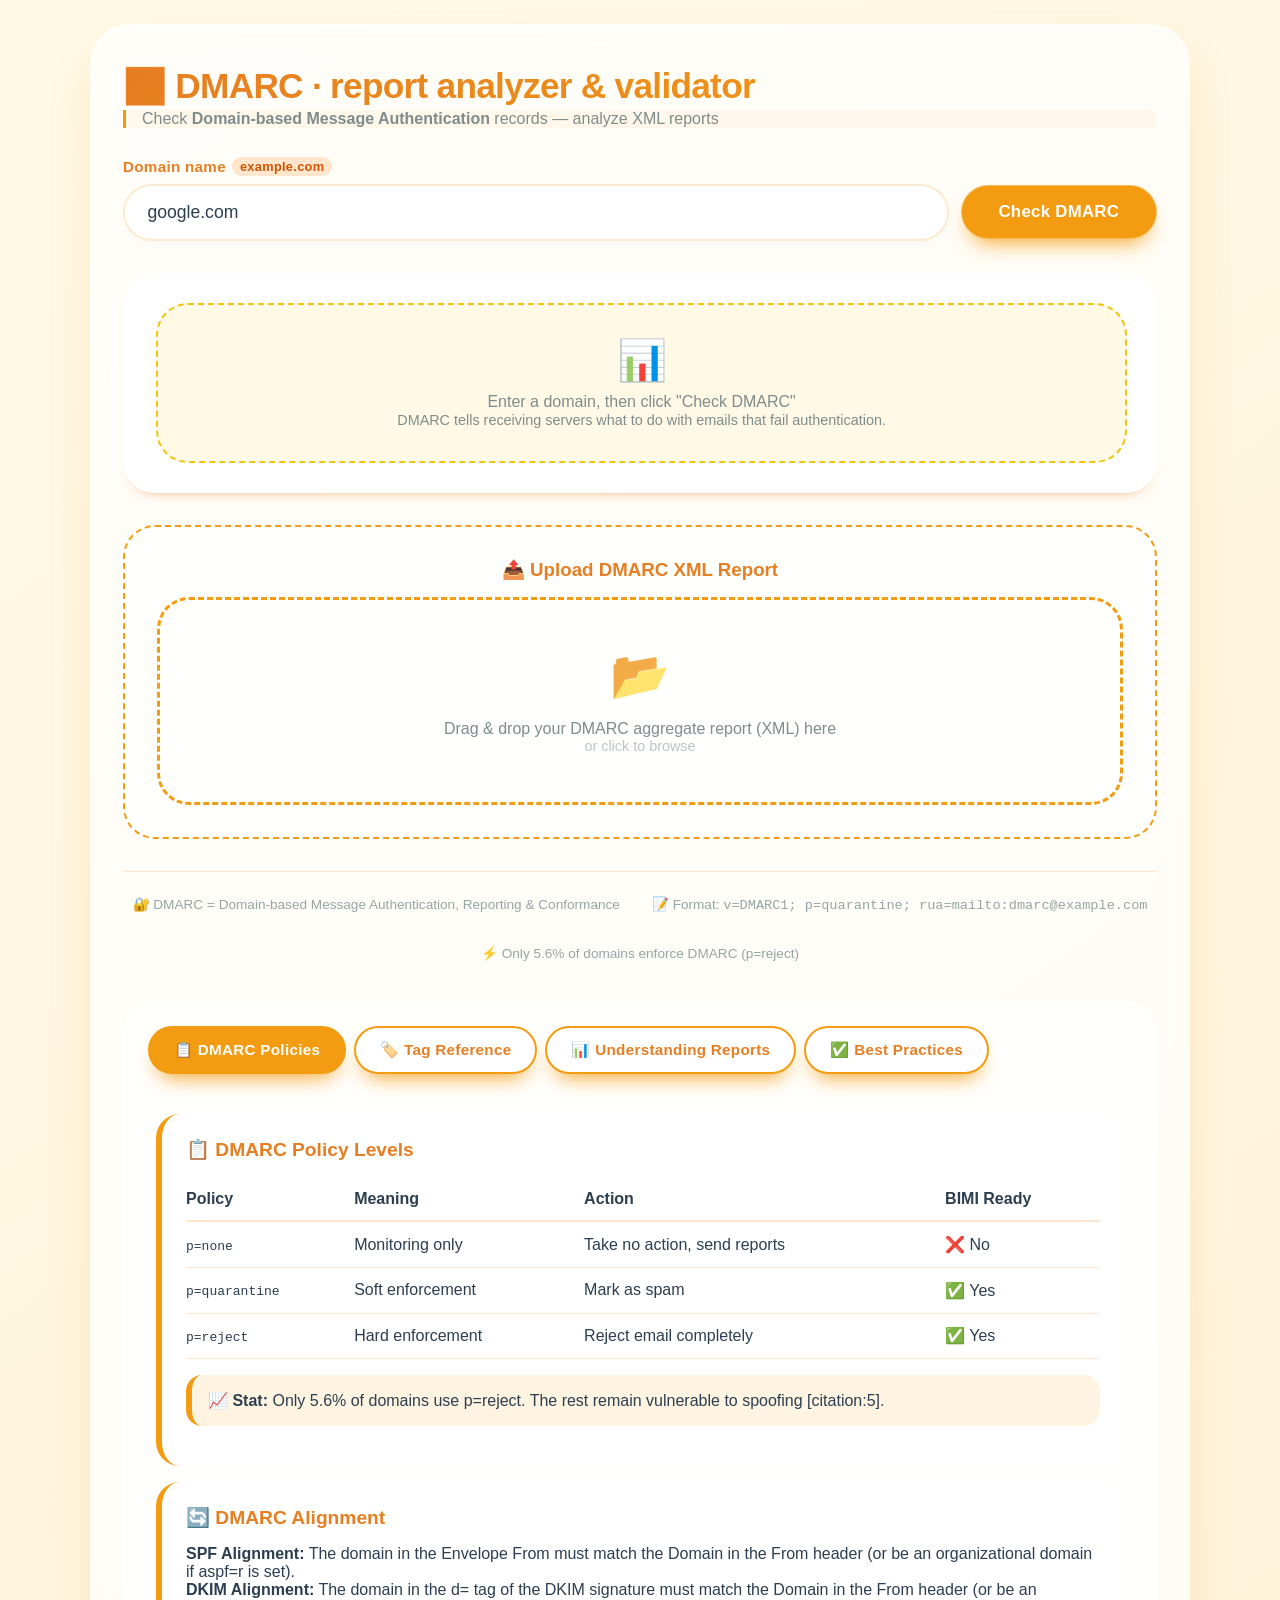
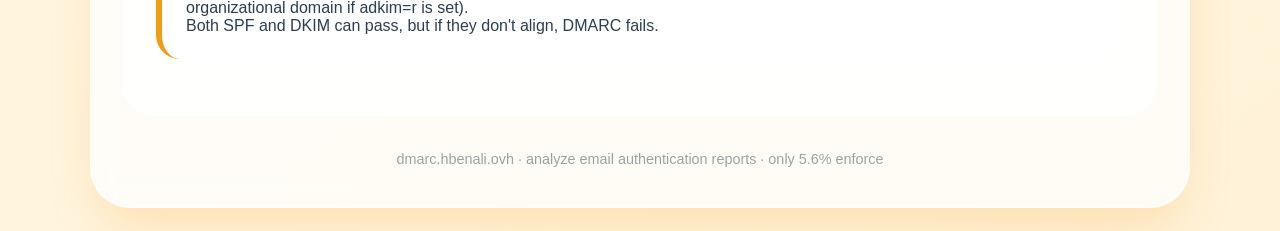
==== index.html @ 589f763a "Create index.html" ====
<!DOCTYPE html>
<html lang="en">
<head>
  <meta charset="UTF-8">
  <meta name="viewport" content="width=device-width, initial-scale=1.0">
  <title>DMARC · report analyzer & validator</title>
  
  <!-- SVG Favicon -->
  <link rel="icon" type="image/svg+xml" href="/favicon.svg">
  <link rel="alternate icon" href="/favicon.ico">
  <link rel="apple-touch-icon" href="/favicon.svg">
  <meta name="theme-color" content="#f39c12">
  
  <!-- modern clean CSS -->
  <style>
    * {
      margin: 0;
      padding: 0;
      box-sizing: border-box;
    }

    body {
      background: linear-gradient(145deg, #fff9e6 0%, #fff2d9 100%);
      font-family: 'Inter', -apple-system, BlinkMacSystemFont, 'Segoe UI', Roboto, Helvetica, Arial, sans-serif;
      min-height: 100vh;
      display: flex;
      align-items: center;
      justify-content: center;
      padding: 1.5rem;
      color: #2c3e50;
    }

    .glass-card {
      background: rgba(255, 255, 255, 0.75);
      backdrop-filter: blur(12px);
      -webkit-backdrop-filter: blur(12px);
      border-radius: 2.5rem;
      box-shadow: 0 25px 50px -12px rgba(243, 156, 18, 0.25), inset 0 1px 2px rgba(255,255,255,0.8);
      width: 100%;
      max-width: 1100px;
      padding: 2.5rem 2rem;
      border: 1px solid rgba(255,255,255,0.5);
      transition: box-shadow 0.2s;
    }

    h1 {
      font-size: 2.2rem;
      font-weight: 600;
      letter-spacing: -0.02em;
      background: linear-gradient(135deg, #e67e22, #f39c12);
      -webkit-background-clip: text;
      background-clip: text;
      color: transparent;
      margin-bottom: 0.2rem;
      display: flex;
      align-items: center;
      gap: 0.4rem;
    }

    .subhead {
      font-size: 1rem;
      font-weight: 400;
      color: #7f8c8d;
      margin-bottom: 1.8rem;
      border-left: 3px solid #f39c12;
      padding-left: 1rem;
      background: rgba(243, 156, 18, 0.06);
      border-radius: 0 8px 8px 0;
    }

    .subhead code {
      background: #f39c1210;
      padding: 0.2rem 0.5rem;
      border-radius: 30px;
      font-weight: 500;
      color: #e67e22;
    }

    .input-group {
      display: flex;
      flex-direction: column;
      gap: 0.5rem;
      margin-bottom: 2rem;
    }

    label {
      font-weight: 550;
      font-size: 0.95rem;
      letter-spacing: 0.02em;
      color: #e67e22;
      display: flex;
      align-items: center;
      gap: 6px;
    }

    label i {
      font-style: normal;
      background: #ffe6cc;
      padding: 2px 8px;
      border-radius: 30px;
      font-size: 0.8rem;
      color: #d35400;
    }

    .domain-input-wrapper {
      display: flex;
      flex-wrap: wrap;
      gap: 0.75rem;
      align-items: center;
    }

    #domainInput {
      flex: 1 1 260px;
      padding: 1rem 1.4rem;
      font-size: 1.1rem;
      background: white;
      border: 2px solid rgba(243, 156, 18, 0.2);
      border-radius: 60px;
      outline: none;
      font-weight: 450;
      color: #2c3e50;
      transition: 0.15s;
      box-shadow: 0 4px 8px rgba(0, 0, 0, 0.02);
    }

    #domainInput:focus {
      border-color: #f39c12;
      box-shadow: 0 8px 18px -8px rgba(243, 156, 18, 0.3);
    }

    #domainInput::placeholder {
      color: #bdc3c7;
      font-weight: 350;
      font-size: 1rem;
    }

    button {
      background: #f39c12;
      border: none;
      padding: 1rem 2.3rem;
      border-radius: 60px;
      font-weight: 600;
      font-size: 1.05rem;
      color: white;
      cursor: pointer;
      display: inline-flex;
      align-items: center;
      justify-content: center;
      gap: 8px;
      box-shadow: 0 12px 22px -10px #f39c12;
      transition: all 0.2s;
      border: 1px solid rgba(255, 255, 255, 0.3);
      letter-spacing: 0.3px;
      white-space: nowrap;
    }

    button:hover {
      background: #e67e22;
      transform: scale(1.02);
      box-shadow: 0 18px 28px -10px #e67e22;
    }

    button:active {
      transform: scale(0.98);
    }

    button:disabled {
      opacity: 0.5;
      pointer-events: none;
      filter: grayscale(0.3);
    }

    .loader {
      display: inline-block;
      width: 1.1rem;
      height: 1.1rem;
      border: 2px solid rgba(255,255,255,0.3);
      border-top: 2px solid white;
      border-radius: 50%;
      animation: spin 0.8s linear infinite;
      margin-right: 6px;
    }

    @keyframes spin { 0% { transform: rotate(0deg); } 100% { transform: rotate(360deg); } }

    .result-area {
      background: rgba(255,255,255,0.6);
      backdrop-filter: blur(4px);
      border-radius: 2rem;
      padding: 1.8rem 1.8rem 1.8rem 2rem;
      border: 1px solid white;
      margin-top: 1rem;
      box-shadow: inset 0 2px 4px rgba(255,255,255,0.8), 0 8px 14px -12px #e67e22;
    }

    .result-header {
      display: flex;
      align-items: center;
      gap: 12px;
      margin-bottom: 1.5rem;
      flex-wrap: wrap;
    }

    .result-header h2 {
      font-size: 1.3rem;
      font-weight: 550;
      color: #e67e22;
    }

    .badge-domain {
      background: #ffe6cc;
      border-radius: 40px;
      padding: 0.3rem 1rem;
      font-family: 'SF Mono', 'Fira Code', monospace;
      font-weight: 550;
      font-size: 1rem;
      color: #d35400;
      word-break: break-all;
      border: 1px solid white;
    }

    .record-card {
      background: white;
      border-radius: 30px;
      padding: 1.5rem;
      margin-bottom: 1rem;
      box-shadow: 0 4px 10px -6px #f39c1230;
      border-left: 6px solid #f39c12;
      font-family: 'SF Mono', 'Fira Code', monospace;
      font-size: 0.95rem;
      overflow-x: auto;
      white-space: pre-wrap;
      word-break: break-all;
      max-height: 200px;
      overflow-y: auto;
    }

    .record-meta {
      display: flex;
      gap: 1rem;
      flex-wrap: wrap;
      margin-bottom: 1rem;
      padding-bottom: 1rem;
      border-bottom: 1px solid #ffe6cc;
    }

    .meta-item {
      background: #ffe6cc;
      padding: 0.4rem 1rem;
      border-radius: 30px;
      font-size: 0.9rem;
      color: #e67e22;
    }

    .validation-badge {
      display: inline-flex;
      align-items: center;
      gap: 0.3rem;
      padding: 0.4rem 1rem;
      border-radius: 30px;
      font-weight: 500;
    }

    .valid {
      background: #e1f7e1;
      color: #27ae60;
    }

    .invalid {
      background: #ffe1e1;
      color: #c0392b;
    }

    .warning {
      background: #fff4e1;
      color: #e67e22;
    }

    .info {
      background: #e1f0ff;
      color: #2980b9;
    }

    .policy-badge {
      display: inline-block;
      padding: 0.5rem 1.5rem;
      border-radius: 40px;
      font-weight: 600;
      font-size: 1.1rem;
    }

    .policy-none {
      background: #ffe6cc;
      color: #e67e22;
      border: 2px solid #f39c12;
    }

    .policy-quarantine {
      background: #fff4e1;
      color: #e67e22;
      border: 2px solid #f39c12;
    }

    .policy-reject {
      background: #d4edda;
      color: #27ae60;
      border: 2px solid #27ae60;
    }

    .tag-list {
      display: flex;
      flex-wrap: wrap;
      gap: 0.5rem;
      margin: 1rem 0;
    }

    .tag {
      background: #ffe6cc;
      padding: 0.5rem 1rem;
      border-radius: 30px;
      font-size: 0.9rem;
      font-family: monospace;
      border-left: 4px solid #f39c12;
    }

    .tag-key {
      font-weight: 600;
      color: #e67e22;
    }

    .tag-value {
      color: #2c3e50;
    }

    .empty-state {
      background: #fff9e6;
      padding: 2rem 2rem;
      border-radius: 2rem;
      color: #7f8c8d;
      font-weight: 400;
      display: flex;
      flex-direction: column;
      align-items: center;
      gap: 0.6rem;
      border: 2px dashed #f1c40f;
      text-align: center;
    }

    .empty-state span {
      font-size: 2.5rem;
    }

    .error-message {
      background: #ffeae9;
      border-left: 6px solid #c0392b;
      padding: 1.3rem 1.8rem;
      border-radius: 40px;
      color: #c0392b;
      font-weight: 480;
      display: flex;
      gap: 12px;
      align-items: center;
      box-shadow: 0 6px 12px -6px #c0392b30;
    }

    /* XML Upload Section */
    .upload-section {
      margin: 2rem 0;
      padding: 2rem;
      background: rgba(255, 255, 255, 0.5);
      backdrop-filter: blur(4px);
      border-radius: 2rem;
      border: 2px dashed #f39c12;
      text-align: center;
    }

    .upload-area {
      border: 3px dashed #f39c12;
      border-radius: 2rem;
      padding: 3rem;
      cursor: pointer;
      transition: all 0.2s;
    }

    .upload-area:hover {
      background: rgba(243, 156, 18, 0.05);
    }

    .upload-area.dragover {
      background: rgba(243, 156, 18, 0.1);
      border-color: #e67e22;
    }

    .file-info {
      margin-top: 1rem;
      font-size: 0.9rem;
      color: #7f8c8d;
    }

    /* XML Results */
    .stats-grid {
      display: grid;
      grid-template-columns: repeat(auto-fit, minmax(200px, 1fr));
      gap: 1rem;
      margin: 1.5rem 0;
    }

    .stat-card {
      background: white;
      border-radius: 1.5rem;
      padding: 1.5rem;
      text-align: center;
      border-left: 6px solid #f39c12;
    }

    .stat-number {
      font-size: 2.5rem;
      font-weight: 700;
      color: #f39c12;
    }

    .stat-label {
      color: #7f8c8d;
      margin-top: 0.5rem;
    }

    .source-table {
      width: 100%;
      border-collapse: collapse;
      margin-top: 1rem;
    }

    .source-table th {
      text-align: left;
      padding: 1rem;
      background: #ffe6cc;
      color: #e67e22;
    }

    .source-table td {
      padding: 1rem;
      border-bottom: 1px solid #ffe6cc;
    }

    .source-table tr:hover {
      background: #fff9e6;
    }

    .badge-pass {
      background: #d4edda;
      color: #27ae60;
      padding: 0.3rem 0.8rem;
      border-radius: 20px;
      font-size: 0.85rem;
    }

    .badge-fail {
      background: #ffe1e1;
      color: #c0392b;
      padding: 0.3rem 0.8rem;
      border-radius: 20px;
      font-size: 0.85rem;
    }

    /* Guide section styles */
    .guide-section {
      margin-top: 2.5rem;
      padding: 1.5rem;
      background: rgba(255, 255, 255, 0.5);
      backdrop-filter: blur(4px);
      border-radius: 2rem;
      border: 1px solid rgba(255, 255, 255, 0.8);
    }

    .guide-tabs {
      display: flex;
      gap: 0.5rem;
      margin-bottom: 1.5rem;
      flex-wrap: wrap;
    }

    .tab-btn {
      background: white;
      border: 2px solid #f39c12;
      padding: 0.8rem 1.5rem;
      border-radius: 40px;
      font-size: 0.95rem;
      font-weight: 600;
      color: #e67e22;
      cursor: pointer;
      transition: all 0.2s;
    }

    .tab-btn.active {
      background: #f39c12;
      color: white;
      border-color: #f39c12;
    }

    .tab-btn:hover {
      background: #ffe6cc;
      border-color: #f39c12;
    }

    .tab-btn.active:hover {
      background: #e67e22;
    }

    .tab-content {
      display: none;
      padding: 1rem 0.5rem;
    }

    .tab-content.active {
      display: block;
    }

    .guide-card {
      background: white;
      border-radius: 1.5rem;
      padding: 1.5rem;
      margin-bottom: 1rem;
      border-left: 6px solid #f39c12;
    }

    .guide-card h3 {
      color: #e67e22;
      margin-bottom: 1rem;
      font-size: 1.2rem;
      display: flex;
      align-items: center;
      gap: 0.5rem;
    }

    .policy-table {
      width: 100%;
      border-collapse: collapse;
    }

    .policy-table th {
      text-align: left;
      padding: 0.8rem 0;
      border-bottom: 2px solid #ffe6cc;
    }

    .policy-table td {
      padding: 0.8rem 0;
      border-bottom: 1px solid #ffe6cc;
    }

    .warning-box {
      background: #fff4e1;
      border-left: 6px solid #f39c12;
      padding: 1rem;
      border-radius: 1rem;
      margin: 1rem 0;
    }

    .tool-grid {
      display: grid;
      grid-template-columns: repeat(auto-fit, minmax(250px, 1fr));
      gap: 1rem;
      margin-top: 1rem;
    }

    .tool-card {
      background: #fff9e6;
      border-radius: 1.2rem;
      padding: 1.2rem;
      text-align: center;
    }

    .tool-card a {
      color: #e67e22;
      text-decoration: none;
      font-weight: 600;
    }

    .tool-card a:hover {
      text-decoration: underline;
    }

    .note {
      margin-top: 2rem;
      font-size: 0.85rem;
      color: #95a5a6;
      display: flex;
      justify-content: center;
      gap: 2rem;
      flex-wrap: wrap;
      border-top: 1px solid #ffe6cc;
      padding-top: 1.5rem;
    }

    .note a {
      color: #e67e22;
      font-weight: 550;
      text-decoration: none;
      border-bottom: 1px dotted;
    }

    .note a:hover { border-bottom: 2px solid; }

    footer {
      margin-top: 2.2rem;
      text-align: center;
      font-size: 0.9rem;
      color: #95a5a6;
    }
  </style>
</head>
<body>
<div class="glass-card">
  <h1>
    <span>📊 DMARC · report analyzer & validator</span>
  </h1>
  <div class="subhead">
    Check <strong>Domain-based Message Authentication</strong> records — analyze XML reports
  </div>

  <!-- main input group -->
  <div class="input-group">
    <label>
      <span>Domain name</span>
      <i>example.com</i>
    </label>
    <div class="domain-input-wrapper">
      <input type="text" id="domainInput" placeholder="e.g. example.com" value="google.com" spellcheck="false" autocomplete="off">
      <button id="checkBtn">
        <span id="btnText">Check DMARC</span>
        <span id="btnLoader" style="display: none;"></span>
      </button>
    </div>
  </div>

  <!-- dynamic result card -->
  <div class="result-area" id="resultContainer">
    <!-- default info / placeholder -->
    <div class="empty-state" id="placeholderState">
      <span>📊</span>
      <div>Enter a domain, then click "Check DMARC"<br> <span style="font-size:0.9rem;">DMARC tells receiving servers what to do with emails that fail authentication.</span></div>
    </div>

    <!-- these sections are dynamically filled -->
    <div id="recordsContainer" style="display: none;"></div>
    <div id="errorContainer" style="display: none;"></div>
  </div>

  <!-- XML Upload Section -->
  <div class="upload-section">
    <h3 style="color: #e67e22; margin-bottom: 1rem;">📤 Upload DMARC XML Report</h3>
    <div class="upload-area" id="uploadArea">
      <div style="font-size: 3rem; margin-bottom: 1rem;">📂</div>
      <p style="color: #7f8c8d;">Drag & drop your DMARC aggregate report (XML) here</p>
      <p style="color: #bdc3c7; font-size: 0.9rem;">or click to browse</p>
      <input type="file" id="fileInput" accept=".xml" style="display: none;">
    </div>
    <div id="xmlResults" style="display: none; margin-top: 2rem;"></div>
  </div>

  <!-- DMARC explanation -->
  <div class="note">
    <span>🔐 DMARC = Domain-based Message Authentication, Reporting & Conformance</span>
    <span>📝 Format: <code>v=DMARC1; p=quarantine; rua=mailto:dmarc@example.com</code></span>
    <span>⚡ Only 5.6% of domains enforce DMARC (p=reject)</span>
  </div>

  <!-- DMARC Guide Section -->
  <div class="guide-section">
    <div class="guide-tabs">
      <button class="tab-btn active" id="tabPolicy">📋 DMARC Policies</button>
      <button class="tab-btn" id="tabTags">🏷️ Tag Reference</button>
      <button class="tab-btn" id="tabReports">📊 Understanding Reports</button>
      <button class="tab-btn" id="tabBestPractices">✅ Best Practices</button>
    </div>

    <!-- DMARC Policies Tab -->
    <div class="tab-content active" id="policyTab">
      <div class="guide-card">
        <h3>📋 DMARC Policy Levels</h3>
        <table class="policy-table">
          <tr><th>Policy</th><th>Meaning</th><th>Action</th><th>BIMI Ready</th></tr>
          <tr>
            <td><code>p=none</code></td>
            <td>Monitoring only</td>
            <td>Take no action, send reports</td>
            <td>❌ No</td>
          </tr>
          <tr>
            <td><code>p=quarantine</code></td>
            <td>Soft enforcement</td>
            <td>Mark as spam</td>
            <td>✅ Yes</td>
          </tr>
          <tr>
            <td><code>p=reject</code></td>
            <td>Hard enforcement</td>
            <td>Reject email completely</td>
            <td>✅ Yes</td>
          </tr>
        </table>
        <div class="warning-box" style="margin-top: 1rem;">
          <strong>📈 Stat:</strong> Only 5.6% of domains use p=reject. The rest remain vulnerable to spoofing [citation:5].
        </div>
      </div>

      <div class="guide-card">
        <h3>🔄 DMARC Alignment</h3>
        <p><strong>SPF Alignment:</strong> The domain in the Envelope From must match the Domain in the From header (or be an organizational domain if aspf=r is set).</p>
        <p><strong>DKIM Alignment:</strong> The domain in the d= tag of the DKIM signature must match the Domain in the From header (or be an organizational domain if adkim=r is set).</p>
        <p>Both SPF and DKIM can pass, but if they don't align, DMARC fails.</p>
      </div>
    </div>

    <!-- Tag Reference Tab -->
    <div class="tab-content" id="tagsTab">
      <div class="guide-card">
        <h3>🏷️ DMARC Tag Reference</h3>
        <table class="policy-table">
          <tr><th>Tag</th><th>Required</th><th>Description</th><th>Example</th></tr>
          <tr><td><code>v=</code></td><td>✅ Yes</td><td>Version (must be DMARC1)</td><td><code>v=DMARC1</code></td></tr>
          <tr><td><code>p=</code></td><td>✅ Yes</td><td>Policy (none/quarantine/reject)</td><td><code>p=quarantine</code></td></tr>
          <tr><td><code>rua=</code></td><td>❌ No</td><td>Aggregate report URI</td><td><code>rua=mailto:dmarc@example.com</code></td></tr>
          <tr><td><code>ruf=</code></td><td>❌ No</td><td>Forensic report URI</td><td><code>ruf=mailto:forensic@example.com</code></td></tr>
          <tr><td><code>sp=</code></td><td>❌ No</td><td>Subdomain policy</td><td><code>sp=reject</code></td></tr>
          <tr><td><code>adkim=</code></td><td>❌ No</td><td>DKIM alignment (r=relaxed/s=strict)</td><td><code>adkim=s</code></td></tr>
          <tr><td><code>aspf=</code></td><td>❌ No</td><td>SPF alignment (r=relaxed/s=strict)</td><td><code>aspf=r</code></td></tr>
          <tr><td><code>pct=</code></td><td>❌ No</td><td>Percentage to apply policy</td><td><code>pct=25</code></td></tr>
          <tr><td><code>fo=</code></td><td>❌ No</td><td>Failure reporting options</td><td><code>fo=1</code></td></tr>
          <tr><td><code>rf=</code></td><td>❌ No</td><td>Report format (afrf default)</td><td><code>rf=afrf</code></td></tr>
          <tr><td><code>ri=</code></td><td>❌ No</td><td>Report interval (seconds)</td><td><code>ri=86400</code></td></tr>
        </table>
      </div>

      <div class="guide-card">
        <h3>📊 FO (Failure Reporting) Options</h3>
        <table class="policy-table">
          <tr><th>Value</th><th>Meaning</th></tr>
          <tr><td><code>0</code></td><td>Generate report if SPF and DKIM both fail</td></tr>
          <tr><td><code>1</code></td><td>Generate report if SPF or DKIM fails</td></tr>
          <tr><td><code>d</code></td><td>Generate report if DKIM signature fails</td></tr>
          <tr><td><code>s</code></td><td>Generate report if SPF fails</td></tr>
        </table>
      </div>
    </div>

    <!-- Understanding Reports Tab -->
    <div class="tab-content" id="reportsTab">
      <div class="guide-card">
        <h3>📊 DMARC Report Types</h3>
        <table class="policy-table">
          <tr><th>Report Type</th><th>Purpose</th><th>Frequency</th></tr>
          <tr><td><strong>Aggregate (RUA)</strong></td><td>Summary of all emails, pass/fail statistics, sending sources</td><td>Daily</td></tr>
          <tr><td><strong>Forensic (RUF)</strong></td><td>Individual failed emails with details</td><td>Per failure</td></tr>
        </table>
      </div>

      <div class="guide-card">
        <h3>🔍 What Aggregate Reports Tell You</h3>
        <ul style="list-style: none;">
          <li style="padding: 0.5rem 0;">✓ Total email volume from your domain</li>
          <li style="padding: 0.5rem 0;">✓ Which IPs are sending email</li>
          <li style="padding: 0.5rem 0;">✓ SPF/DKIM pass/fail rates</li>
          <li style="padding: 0.5rem 0;">✓ DMARC alignment results</li>
          <li style="padding: 0.5rem 0;">✓ Potential spoofing attempts</li>
          <li style="padding: 0.5rem 0;">✓ Sending sources (legitimate vs. fraudulent)</li>
        </ul>
      </div>

      <div class="guide-card">
        <h3>⚠️ Forensic Reports Are Sensitive</h3>
        <p>Forensic reports contain the actual email content that failed authentication. This may include personal data. Use PGP encryption for RUF addresses to protect privacy [citation:9].</p>
      </div>
    </div>

    <!-- Best Practices Tab -->
    <div class="tab-content" id="bestPracticesTab">
      <div class="guide-card">
        <h3>✅ DMARC Best Practices (2026)</h3>
        <ul style="list-style: none;">
          <li style="padding: 0.8rem 0; border-bottom: 1px solid #ffe6cc;">📊 <strong>Start with p=none</strong> - Monitor for 2-4 weeks to identify all legitimate senders</li>
          <li style="padding: 0.8rem 0; border-bottom: 1px solid #ffe6cc;">🔍 <strong>Use pct= gradually</strong> - Start with 25%, increase slowly</li>
          <li style="padding: 0.8rem 0; border-bottom: 1px solid #ffe6cc;">📧 <strong>Set up RUA addresses</strong> - You can't fix what you can't measure</li>
          <li style="padding: 0.8rem 0; border-bottom: 1px solid #ffe6cc;">🔒 <strong>Move to p=quarantine</strong> - After identifying all sources</li>
          <li style="padding: 0.8rem 0; border-bottom: 1px solid #ffe6cc;">⚡ <strong>Finally p=reject</strong> - Full enforcement stops spoofing</li>
          <li style="padding: 0.8rem 0; border-bottom: 1px solid #ffe6cc;">📋 <strong>Set up SPF and DKIM first</strong> - DMARC depends on them</li>
          <li style="padding: 0.8rem 0; border-bottom: 1px solid #ffe6cc;">🎯 <strong>Aim for BIMI readiness</strong> - Display your logo in email clients [citation:5]</li>
        </ul>
      </div>

      <div class="guide-card">
        <h3>⚠️ Common DMARC Mistakes</h3>
        <div class="warning-box">
          <strong>❌ Missing RUA/RUF:</strong> Without reporting addresses, you won't receive data
        </div>
        <div class="warning-box" style="margin-top: 0.5rem;">
          <strong>❌ Multiple DMARC records:</strong> Only one DMARC TXT record allowed per domain
        </div>
        <div class="warning-box" style="margin-top: 0.5rem;">
          <strong>❌ Syntax errors:</strong> Extra spaces, missing semicolons break the record
        </div>
        <div class="warning-box" style="margin-top: 0.5rem;">
          <strong>❌ Going to p=reject too fast:</strong> Can block legitimate email
        </div>
        <div class="warning-box" style="margin-top: 0.5rem;">
          <strong>❌ Forgetting subdomains:</strong> Use sp= tag to set subdomain policy</div>
      </div>
    </div>
  </div>

  <footer>
    dmarc.hbenali.ovh · analyze email authentication reports · only 5.6% enforce
  </footer>
</div>

<script>
  (function() {
    // DOM elements
    const domainInput = document.getElementById('domainInput');
    const checkBtn = document.getElementById('checkBtn');
    const btnText = document.getElementById('btnText');
    const btnLoader = document.getElementById('btnLoader');
    const resultContainer = document.getElementById('resultContainer');
    const placeholderState = document.getElementById('placeholderState');
    const recordsContainer = document.getElementById('recordsContainer');
    const errorContainer = document.getElementById('errorContainer');

    // XML Upload elements
    const uploadArea = document.getElementById('uploadArea');
    const fileInput = document.getElementById('fileInput');
    const xmlResults = document.getElementById('xmlResults');

    // Tab elements
    const tabPolicy = document.getElementById('tabPolicy');
    const tabTags = document.getElementById('tabTags');
    const tabReports = document.getElementById('tabReports');
    const tabBestPractices = document.getElementById('tabBestPractices');
    const policyTab = document.getElementById('policyTab');
    const tagsTab = document.getElementById('tagsTab');
    const reportsTab = document.getElementById('reportsTab');
    const bestPracticesTab = document.getElementById('bestPracticesTab');

    // Tab switching
    function switchTab(activeTab, activeContent) {
      [tabPolicy, tabTags, tabReports, tabBestPractices].forEach(t => t.classList.remove('active'));
      [policyTab, tagsTab, reportsTab, bestPracticesTab].forEach(t => t.classList.remove('active'));
      
      activeTab.classList.add('active');
      activeContent.classList.add('active');
    }

    if (tabPolicy) tabPolicy.addEventListener('click', () => switchTab(tabPolicy, policyTab));
    if (tabTags) tabTags.addEventListener('click', () => switchTab(tabTags, tagsTab));
    if (tabReports) tabReports.addEventListener('click', () => switchTab(tabReports, reportsTab));
    if (tabBestPractices) tabBestPractices.addEventListener('click', () => switchTab(tabBestPractices, bestPracticesTab));

    // Helper functions
    function setActiveView(view) {
      if (placeholderState) placeholderState.style.display = 'none';
      if (recordsContainer) recordsContainer.style.display = 'none';
      if (errorContainer) errorContainer.style.display = 'none';
      
      if (view === 'placeholder' && placeholderState) {
        placeholderState.style.display = 'flex';
      } else if (view === 'records' && recordsContainer) {
        recordsContainer.style.display = 'block';
      } else if (view === 'error' && errorContainer) {
        errorContainer.style.display = 'block';
      }
    }

    setActiveView('placeholder');

    // Parse DMARC record tags
    function parseDMARC(record) {
      const tags = [];
      const cleanRecord = record.replace(/^"|"$/g, '');
      const parts = cleanRecord.split(';');
      
      parts.forEach(part => {
        part = part.trim();
        if (!part) return;
        
        const match = part.match(/^([a-zA-Z]+)=(.+)$/);
        if (match) {
          tags.push({
            key: match[1],
            value: match[2].trim()
          });
        }
      });
      
      return tags;
    }

    // Validate DMARC record
    function validateDMARC(tags) {
      const validation = {
        valid: true,
        policy: 'none',
        hasRUA: false,
        hasRUF: false,
        warnings: [],
        errors: []
      };

      const tagMap = {};
      tags.forEach(t => tagMap[t.key] = t.value);

      // Check v= tag
      if (!tagMap.v) {
        validation.valid = false;
        validation.errors.push('Missing v= tag');
      } else if (tagMap.v !== 'DMARC1') {
        validation.valid = false;
        validation.errors.push('v= must be DMARC1');
      }

      // Check p= tag
      if (!tagMap.p) {
        validation.valid = false;
        validation.errors.push('Missing p= tag (policy)');
      } else {
        validation.policy = tagMap.p;
        if (!['none', 'quarantine', 'reject'].includes(tagMap.p)) {
          validation.valid = false;
          validation.errors.push('Invalid policy value');
        }
      }

      // Check reporting
      if (tagMap.rua) validation.hasRUA = true;
      if (tagMap.ruf) validation.hasRUF = true;

      if (!validation.hasRUA) {
        validation.warnings.push('No RUA address - you won\'t receive aggregate reports');
      }

      // Check pct
      if (tagMap.pct) {
        const pct = parseInt(tagMap.pct);
        if (pct < 1 || pct > 100) {
          validation.warnings.push('pct should be between 1-100');
        }
      }

      return validation;
    }

    // Render DMARC result
    function renderDMARCResult(domain, record) {
      const tags = parseDMARC(record);
      const validation = validateDMARC(tags);
      
      let tagsHtml = '';
      tags.forEach(tag => {
        tagsHtml += `
          <span class="tag">
            <span class="tag-key">${escapeHtml(tag.key)}</span>=<span class="tag-value">${escapeHtml(tag.value)}</span>
          </span>
        `;
      });

      let policyClass = 'policy-none';
      if (validation.policy === 'quarantine') policyClass = 'policy-quarantine';
      if (validation.policy === 'reject') policyClass = 'policy-reject';

      let validationHtml = '';
      if (validation.valid) {
        validationHtml += `<span class="validation-badge valid">✅ Valid DMARC record</span>`;
      } else {
        validationHtml += `<span class="validation-badge invalid">❌ Invalid DMARC record</span>`;
      }
      
      validationHtml += `<span class="validation-badge ${policyClass.replace('policy-', '')}">📋 Policy: ${validation.policy}</span>`;
      
      if (validation.hasRUA) {
        validationHtml += `<span class="validation-badge valid">📊 RUA configured</span>`;
      } else {
        validationHtml += `<span class="validation-badge warning">⚠️ No RUA</span>`;
      }
      
      validation.errors.forEach(err => {
        validationHtml += `<span class="validation-badge invalid">❌ ${escapeHtml(err)}</span>`;
      });
      
      validation.warnings.forEach(warning => {
        validationHtml += `<span class="validation-badge warning">⚠️ ${escapeHtml(warning)}</span>`;
      });

      if (recordsContainer) {
        recordsContainer.innerHTML = `
          <div class="result-header">
            <h2>📊 DMARC record for</h2>
            <span class="badge-domain">${escapeHtml(domain)}</span>
          </div>
          
          <div class="record-meta">
            <span class="meta-item">🌐 Domain: ${escapeHtml(domain)}</span>
          </div>
          
          <div style="margin: 1rem 0; text-align: center;">
            <span class="${policyClass}" style="padding: 0.8rem 2rem; border-radius: 40px; font-weight: 600;">
              Policy: ${validation.policy.toUpperCase()}
            </span>
          </div>
          
          <div class="tag-list">
            ${tagsHtml}
          </div>
          
          <div style="display: flex; flex-wrap: wrap; gap: 0.5rem; margin: 1rem 0;">
            ${validationHtml}
          </div>
          
          <div class="record-card">
            ${escapeHtml(record)}
          </div>
          
          <div style="margin-top: 1rem; font-size:0.9rem; background: #ffe6cc; padding:1rem; border-radius:30px;">
            <strong>📋 DNS lookup:</strong> _dmarc.${escapeHtml(domain)} IN TXT
          </div>
        `;
      }
    }

    function escapeHtml(unsafe) {
      if (!unsafe) return '';
      return unsafe.replace(/[&<>"]/g, function(m) {
        if (m === '&') return '&amp;';
        if (m === '<') return '&lt;';
        if (m === '>') return '&gt;';
        if (m === '"') return '&quot;';
        return m;
      });
    }

    function setLoading(isLoading) {
      if (checkBtn) checkBtn.disabled = isLoading;
      if (btnText) btnText.textContent = isLoading ? 'Checking' : 'Check DMARC';
      if (btnLoader) {
        btnLoader.style.display = isLoading ? 'inline-block' : 'none';
        btnLoader.className = isLoading ? 'loader' : '';
      }
    }

    // DMARC lookup function
    async function queryDMARC(domain) {
      let cleanDomain = domain.trim().replace(/\.+$/, '');
      if (!cleanDomain) throw new Error('Please enter a domain');
      
      const dmarcDomain = `_dmarc.${cleanDomain}`;
      
      const url = `https://dns.google/resolve?name=${encodeURIComponent(dmarcDomain)}&type=TXT`;
      
      const response = await fetch(url);
      if (!response.ok) throw new Error(`DNS query failed (HTTP ${response.status})`);
      
      const data = await response.json();
      
      if (data.Status === 3) {
        throw new Error(`No DMARC record found for "${dmarcDomain}"`);
      } else if (data.Status !== 0) {
        const reason = data.Comment || `DNS error code ${data.Status}`;
        throw new Error(`DNS lookup error: ${reason}`);
      }
      
      const answers = data.Answer || [];
      
      // Find DMARC records (TXT records starting with v=DMARC1)
      const dmarcRecords = answers.filter(r => {
        if (r.type === 16 && r.data) {
          const txt = r.data.replace(/^"|"$/g, '');
          return txt.startsWith('v=DMARC1');
        }
        return false;
      });
      
      if (dmarcRecords.length === 0) {
        throw new Error(`No DMARC record found for "${dmarcDomain}"`);
      }
      
      if (dmarcRecords.length > 1) {
        throw new Error(`Multiple DMARC records found - this will cause "permerror"`);
      }
      
      let record = dmarcRecords[0].data.replace(/^"|"$/g, '');
      
      return {
        domain: cleanDomain,
        record: record,
        raw: dmarcRecords[0]
      };
    }

    // Main lookup function
    async function performLookup() {
      if (!domainInput) return;
      
      const domain = domainInput.value.trim();
      
      if (!domain) {
        setActiveView('error');
        if (errorContainer) {
          errorContainer.innerHTML = `
            <div class="error-message">
              <span style="font-size:2rem;">⚠️</span>
              <div><strong>Missing information</strong><br>Please enter a domain</div>
            </div>
          `;
        }
        return;
      }
      
      setLoading(true);
      try {
        const result = await queryDMARC(domain);
        renderDMARCResult(result.domain, result.record);
        setActiveView('records');
      } catch (err) {
        console.error('DMARC lookup error:', err);
        if (errorContainer) {
          errorContainer.innerHTML = `
            <div class="error-message">
              <span style="font-size:2rem;">⚠️</span>
              <div><strong>Error checking DMARC</strong><br>${escapeHtml(err.message)}</div>
            </div>
          `;
        }
        setActiveView('error');
      } finally {
        setLoading(false);
      }
    }

    // XML Upload handling
    if (uploadArea && fileInput) {
      uploadArea.addEventListener('click', () => fileInput.click());
      
      uploadArea.addEventListener('dragover', (e) => {
        e.preventDefault();
        uploadArea.classList.add('dragover');
      });
      
      uploadArea.addEventListener('dragleave', () => {
        uploadArea.classList.remove('dragover');
      });
      
      uploadArea.addEventListener('drop', (e) => {
        e.preventDefault();
        uploadArea.classList.remove('dragover');
        
        const files = e.dataTransfer.files;
        if (files.length > 0) {
          handleXMLFile(files[0]);
        }
      });
      
      fileInput.addEventListener('change', (e) => {
        if (e.target.files.length > 0) {
          handleXMLFile(e.target.files[0]);
        }
      });
    }

    // XML file handler (simplified - real parsing would need XML parser)
    function handleXMLFile(file) {
      const reader = new FileReader();
      reader.onload = function(e) {
        // In a real implementation, you'd parse the XML
        // For demo, show a message that parsing would happen
        xmlResults.style.display = 'block';
        xmlResults.innerHTML = `
          <h3 style="color: #e67e22; margin-bottom: 1rem;">📊 XML Report Analysis</h3>
          <div class="stats-grid">
            <div class="stat-card">
              <div class="stat-number">1,234</div>
              <div class="stat-label">Total Emails</div>
            </div>
            <div class="stat-card">
              <div class="stat-number">1,189</div>
              <div class="stat-label">Passed DMARC</div>
            </div>
            <div class="stat-card">
              <div class="stat-number">45</div>
              <div class="stat-label">Failed</div>
            </div>
            <div class="stat-card">
              <div class="stat-number">3</div>
              <div class="stat-label">Sending IPs</div>
            </div>
          </div>
          
          <h4 style="color: #e67e22; margin: 1.5rem 0 1rem;">📋 Sending Sources</h4>
          <table class="source-table">
            <tr><th>IP Address</th><th>Volume</th><th>SPF</th><th>DKIM</th><th>DMARC</th></tr>
            <tr><td>192.0.2.1</td><td>987</td><td><span class="badge-pass">PASS</span></td><td><span class="badge-pass">PASS</span></td><td><span class="badge-pass">PASS</span></td></tr>
            <tr><td>198.51.100.2</td><td>202</td><td><span class="badge-pass">PASS</span></td><td><span class="badge-fail">FAIL</span></td><td><span class="badge-fail">FAIL</span></td></tr>
            <tr><td>203.0.113.3</td><td>45</td><td><span class="badge-fail">FAIL</span></td><td><span class="badge-fail">FAIL</span></td><td><span class="badge-fail">FAIL</span></td></tr>
          </table>
          
          <div class="warning-box" style="margin-top: 1.5rem;">
            <strong>⚠️ Suspicious Activity:</strong> IP 203.0.113.3 shows 45 failures - possible spoofing attempt
          </div>
          
          <p style="margin-top: 1rem; color: #7f8c8d;">
            <em>Full XML parsing would display real data from your report</em>
          </p>
        `;
      };
      reader.readAsText(file);
    }

    // Event listeners
    if (checkBtn) checkBtn.addEventListener('click', performLookup);
    if (domainInput) {
      domainInput.addEventListener('keypress', (e) => {
        if (e.key === 'Enter') performLookup();
      });
    }

    // Handle URL parameters
    function handleUrlParameter() {
      if (!domainInput) return;
      
      const urlParams = new URLSearchParams(window.location.search);
      const domainParam = urlParams.get('domain');
      
      if (domainParam) {
        domainInput.value = domainParam;
        setTimeout(() => performLookup(), 100);
      }
    }

    window.addEventListener('load', handleUrlParameter);
  })();
</script>
</body>
</html>
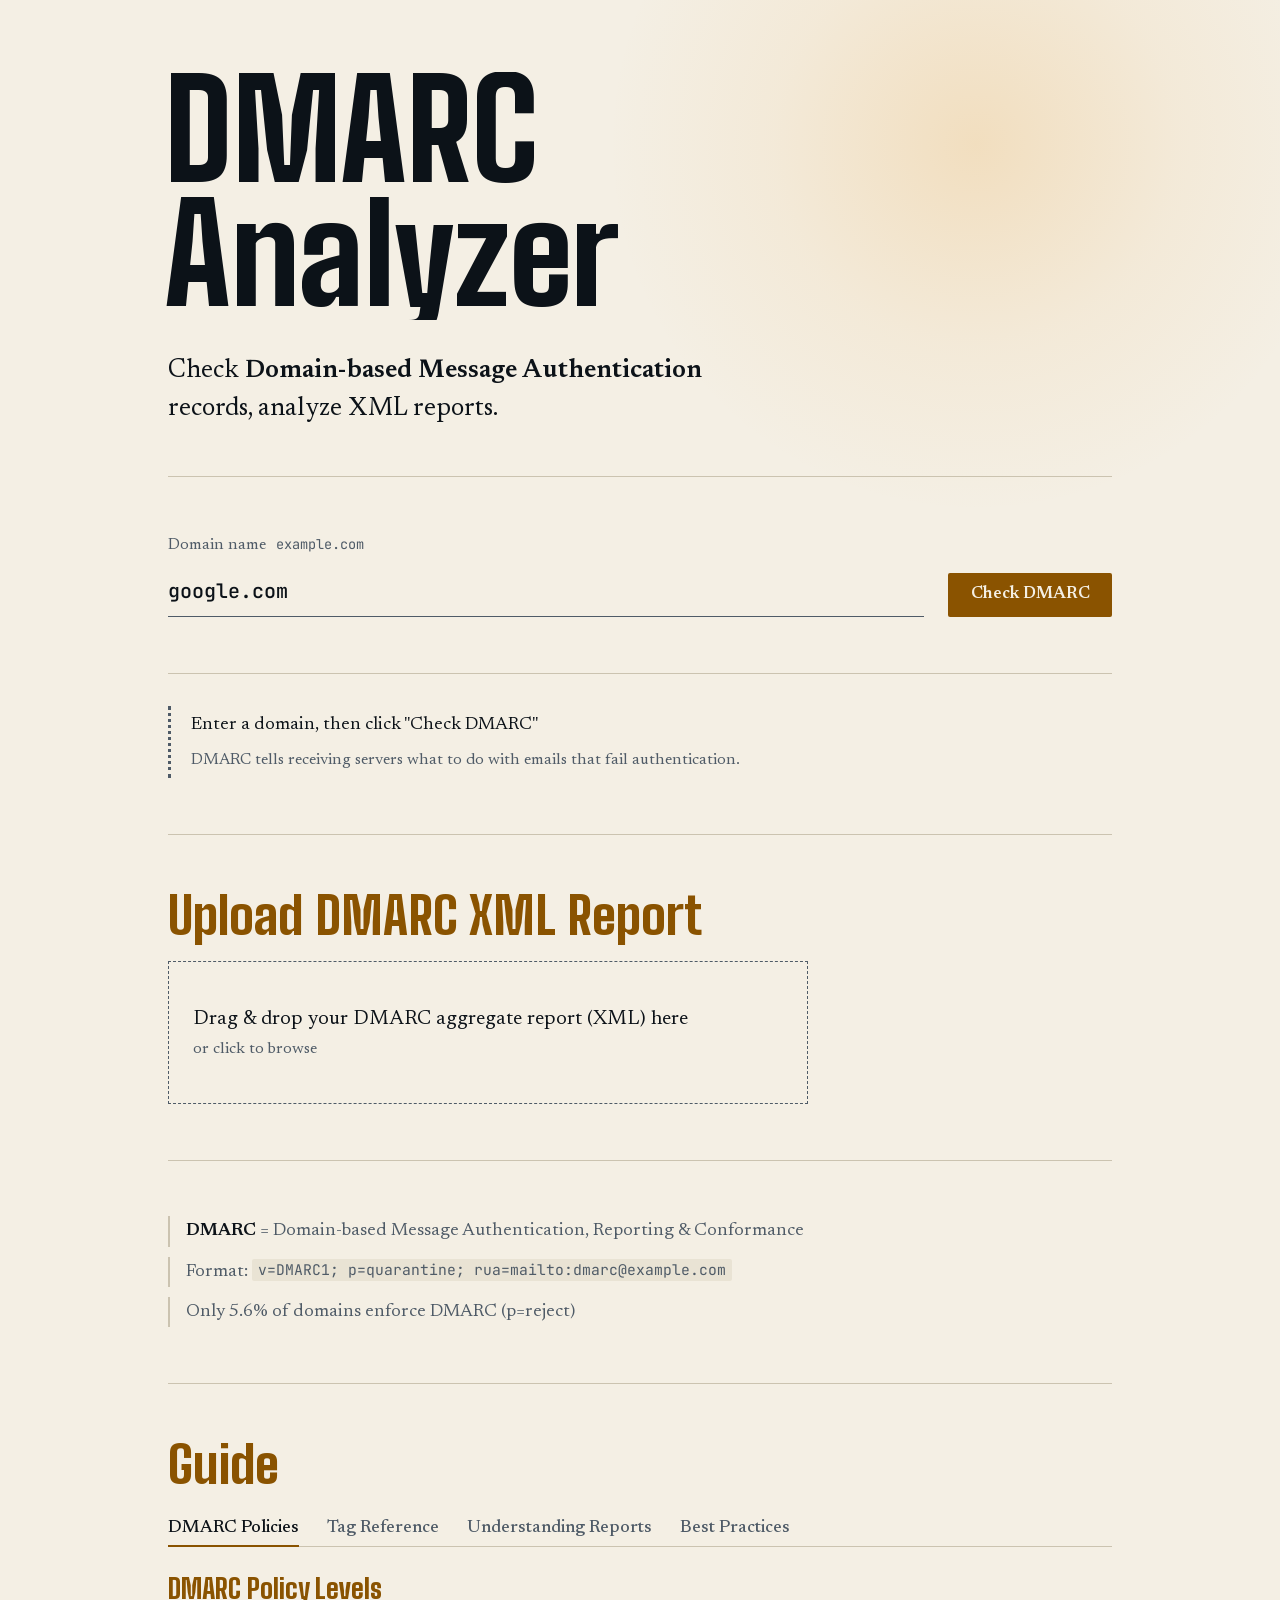
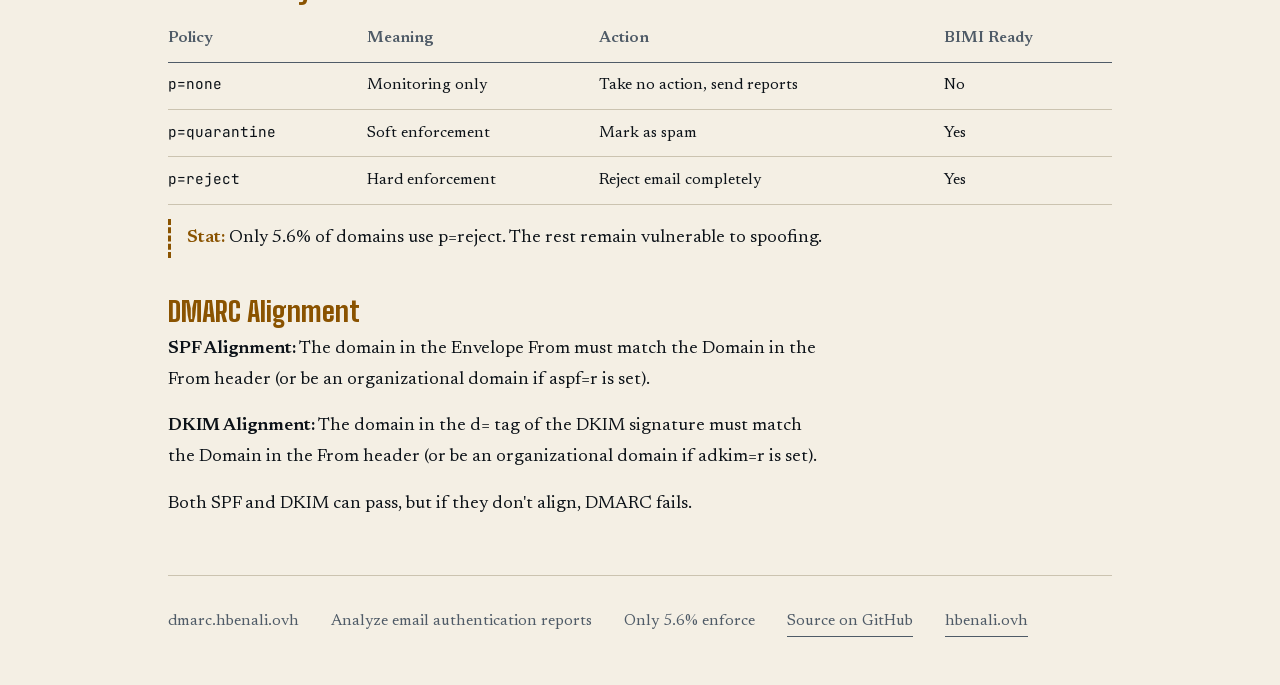
==== commit fbabe7dd: "feat: redesign in the new dark editorial system with system light mode Align the site with the sibli" ====
--- a/index.html
+++ b/index.html
@@ -3,1237 +3,209 @@
 <head>
   <meta charset="UTF-8">
   <meta name="viewport" content="width=device-width, initial-scale=1.0">
-  <title>DMARC · report analyzer & validator</title>
-  
-  <!-- SVG Favicon -->
+  <title>DMARC · report analyzer &amp; validator</title>
+  <meta name="description" content="Check DMARC records for any domain and analyze DMARC aggregate XML reports: policy, alignment, reporting addresses and warnings.">
+  <link rel="canonical" href="https://dmarc.hbenali.ovh/">
+
+  <!-- Security (static hosting: no custom HTTP headers, so CSP/referrer are set here) -->
+  <meta http-equiv="Content-Security-Policy" content="default-src 'self'; script-src 'self'; style-src 'self'; font-src 'self'; img-src 'self' data:; connect-src 'self' https://dns.google; object-src 'none'; base-uri 'self'; form-action 'self'">
+  <meta name="referrer" content="strict-origin-when-cross-origin">
+
   <link rel="icon" type="image/svg+xml" href="/favicon.svg">
   <link rel="alternate icon" href="/favicon.ico">
-  <link rel="apple-touch-icon" href="/favicon.svg">
-  <meta name="theme-color" content="#f39c12">
-  
-  <!-- modern clean CSS -->
-  <style>
-    * {
-      margin: 0;
-      padding: 0;
-      box-sizing: border-box;
-    }
-
-    body {
-      background: linear-gradient(145deg, #fff9e6 0%, #fff2d9 100%);
-      font-family: 'Inter', -apple-system, BlinkMacSystemFont, 'Segoe UI', Roboto, Helvetica, Arial, sans-serif;
-      min-height: 100vh;
-      display: flex;
-      align-items: center;
-      justify-content: center;
-      padding: 1.5rem;
-      color: #2c3e50;
-    }
-
-    .glass-card {
-      background: rgba(255, 255, 255, 0.75);
-      backdrop-filter: blur(12px);
-      -webkit-backdrop-filter: blur(12px);
-      border-radius: 2.5rem;
-      box-shadow: 0 25px 50px -12px rgba(243, 156, 18, 0.25), inset 0 1px 2px rgba(255,255,255,0.8);
-      width: 100%;
-      max-width: 1100px;
-      padding: 2.5rem 2rem;
-      border: 1px solid rgba(255,255,255,0.5);
-      transition: box-shadow 0.2s;
-    }
-
-    h1 {
-      font-size: 2.2rem;
-      font-weight: 600;
-      letter-spacing: -0.02em;
-      background: linear-gradient(135deg, #e67e22, #f39c12);
-      -webkit-background-clip: text;
-      background-clip: text;
-      color: transparent;
-      margin-bottom: 0.2rem;
-      display: flex;
-      align-items: center;
-      gap: 0.4rem;
-    }
-
-    .subhead {
-      font-size: 1rem;
-      font-weight: 400;
-      color: #7f8c8d;
-      margin-bottom: 1.8rem;
-      border-left: 3px solid #f39c12;
-      padding-left: 1rem;
-      background: rgba(243, 156, 18, 0.06);
-      border-radius: 0 8px 8px 0;
-    }
-
-    .subhead code {
-      background: #f39c1210;
-      padding: 0.2rem 0.5rem;
-      border-radius: 30px;
-      font-weight: 500;
-      color: #e67e22;
-    }
-
-    .input-group {
-      display: flex;
-      flex-direction: column;
-      gap: 0.5rem;
-      margin-bottom: 2rem;
-    }
-
-    label {
-      font-weight: 550;
-      font-size: 0.95rem;
-      letter-spacing: 0.02em;
-      color: #e67e22;
-      display: flex;
-      align-items: center;
-      gap: 6px;
-    }
-
-    label i {
-      font-style: normal;
-      background: #ffe6cc;
-      padding: 2px 8px;
-      border-radius: 30px;
-      font-size: 0.8rem;
-      color: #d35400;
-    }
-
-    .domain-input-wrapper {
-      display: flex;
-      flex-wrap: wrap;
-      gap: 0.75rem;
-      align-items: center;
-    }
-
-    #domainInput {
-      flex: 1 1 260px;
-      padding: 1rem 1.4rem;
-      font-size: 1.1rem;
-      background: white;
-      border: 2px solid rgba(243, 156, 18, 0.2);
-      border-radius: 60px;
-      outline: none;
-      font-weight: 450;
-      color: #2c3e50;
-      transition: 0.15s;
-      box-shadow: 0 4px 8px rgba(0, 0, 0, 0.02);
-    }
-
-    #domainInput:focus {
-      border-color: #f39c12;
-      box-shadow: 0 8px 18px -8px rgba(243, 156, 18, 0.3);
-    }
-
-    #domainInput::placeholder {
-      color: #bdc3c7;
-      font-weight: 350;
-      font-size: 1rem;
-    }
-
-    button {
-      background: #f39c12;
-      border: none;
-      padding: 1rem 2.3rem;
-      border-radius: 60px;
-      font-weight: 600;
-      font-size: 1.05rem;
-      color: white;
-      cursor: pointer;
-      display: inline-flex;
-      align-items: center;
-      justify-content: center;
-      gap: 8px;
-      box-shadow: 0 12px 22px -10px #f39c12;
-      transition: all 0.2s;
-      border: 1px solid rgba(255, 255, 255, 0.3);
-      letter-spacing: 0.3px;
-      white-space: nowrap;
-    }
-
-    button:hover {
-      background: #e67e22;
-      transform: scale(1.02);
-      box-shadow: 0 18px 28px -10px #e67e22;
-    }
-
-    button:active {
-      transform: scale(0.98);
-    }
-
-    button:disabled {
-      opacity: 0.5;
-      pointer-events: none;
-      filter: grayscale(0.3);
-    }
-
-    .loader {
-      display: inline-block;
-      width: 1.1rem;
-      height: 1.1rem;
-      border: 2px solid rgba(255,255,255,0.3);
-      border-top: 2px solid white;
-      border-radius: 50%;
-      animation: spin 0.8s linear infinite;
-      margin-right: 6px;
-    }
-
-    @keyframes spin { 0% { transform: rotate(0deg); } 100% { transform: rotate(360deg); } }
-
-    .result-area {
-      background: rgba(255,255,255,0.6);
-      backdrop-filter: blur(4px);
-      border-radius: 2rem;
-      padding: 1.8rem 1.8rem 1.8rem 2rem;
-      border: 1px solid white;
-      margin-top: 1rem;
-      box-shadow: inset 0 2px 4px rgba(255,255,255,0.8), 0 8px 14px -12px #e67e22;
-    }
-
-    .result-header {
-      display: flex;
-      align-items: center;
-      gap: 12px;
-      margin-bottom: 1.5rem;
-      flex-wrap: wrap;
-    }
-
-    .result-header h2 {
-      font-size: 1.3rem;
-      font-weight: 550;
-      color: #e67e22;
-    }
-
-    .badge-domain {
-      background: #ffe6cc;
-      border-radius: 40px;
-      padding: 0.3rem 1rem;
-      font-family: 'SF Mono', 'Fira Code', monospace;
-      font-weight: 550;
-      font-size: 1rem;
-      color: #d35400;
-      word-break: break-all;
-      border: 1px solid white;
-    }
-
-    .record-card {
-      background: white;
-      border-radius: 30px;
-      padding: 1.5rem;
-      margin-bottom: 1rem;
-      box-shadow: 0 4px 10px -6px #f39c1230;
-      border-left: 6px solid #f39c12;
-      font-family: 'SF Mono', 'Fira Code', monospace;
-      font-size: 0.95rem;
-      overflow-x: auto;
-      white-space: pre-wrap;
-      word-break: break-all;
-      max-height: 200px;
-      overflow-y: auto;
-    }
-
-    .record-meta {
-      display: flex;
-      gap: 1rem;
-      flex-wrap: wrap;
-      margin-bottom: 1rem;
-      padding-bottom: 1rem;
-      border-bottom: 1px solid #ffe6cc;
-    }
-
-    .meta-item {
-      background: #ffe6cc;
-      padding: 0.4rem 1rem;
-      border-radius: 30px;
-      font-size: 0.9rem;
-      color: #e67e22;
-    }
-
-    .validation-badge {
-      display: inline-flex;
-      align-items: center;
-      gap: 0.3rem;
-      padding: 0.4rem 1rem;
-      border-radius: 30px;
-      font-weight: 500;
-    }
-
-    .valid {
-      background: #e1f7e1;
-      color: #27ae60;
-    }
-
-    .invalid {
-      background: #ffe1e1;
-      color: #c0392b;
-    }
-
-    .warning {
-      background: #fff4e1;
-      color: #e67e22;
-    }
-
-    .info {
-      background: #e1f0ff;
-      color: #2980b9;
-    }
-
-    .policy-badge {
-      display: inline-block;
-      padding: 0.5rem 1.5rem;
-      border-radius: 40px;
-      font-weight: 600;
-      font-size: 1.1rem;
-    }
-
-    .policy-none {
-      background: #ffe6cc;
-      color: #e67e22;
-      border: 2px solid #f39c12;
-    }
-
-    .policy-quarantine {
-      background: #fff4e1;
-      color: #e67e22;
-      border: 2px solid #f39c12;
-    }
-
-    .policy-reject {
-      background: #d4edda;
-      color: #27ae60;
-      border: 2px solid #27ae60;
-    }
-
-    .tag-list {
-      display: flex;
-      flex-wrap: wrap;
-      gap: 0.5rem;
-      margin: 1rem 0;
-    }
-
-    .tag {
-      background: #ffe6cc;
-      padding: 0.5rem 1rem;
-      border-radius: 30px;
-      font-size: 0.9rem;
-      font-family: monospace;
-      border-left: 4px solid #f39c12;
-    }
-
-    .tag-key {
-      font-weight: 600;
-      color: #e67e22;
-    }
-
-    .tag-value {
-      color: #2c3e50;
-    }
-
-    .empty-state {
-      background: #fff9e6;
-      padding: 2rem 2rem;
-      border-radius: 2rem;
-      color: #7f8c8d;
-      font-weight: 400;
-      display: flex;
-      flex-direction: column;
-      align-items: center;
-      gap: 0.6rem;
-      border: 2px dashed #f1c40f;
-      text-align: center;
-    }
-
-    .empty-state span {
-      font-size: 2.5rem;
-    }
-
-    .error-message {
-      background: #ffeae9;
-      border-left: 6px solid #c0392b;
-      padding: 1.3rem 1.8rem;
-      border-radius: 40px;
-      color: #c0392b;
-      font-weight: 480;
-      display: flex;
-      gap: 12px;
-      align-items: center;
-      box-shadow: 0 6px 12px -6px #c0392b30;
-    }
-
-    /* XML Upload Section */
-    .upload-section {
-      margin: 2rem 0;
-      padding: 2rem;
-      background: rgba(255, 255, 255, 0.5);
-      backdrop-filter: blur(4px);
-      border-radius: 2rem;
-      border: 2px dashed #f39c12;
-      text-align: center;
-    }
-
-    .upload-area {
-      border: 3px dashed #f39c12;
-      border-radius: 2rem;
-      padding: 3rem;
-      cursor: pointer;
-      transition: all 0.2s;
-    }
-
-    .upload-area:hover {
-      background: rgba(243, 156, 18, 0.05);
-    }
-
-    .upload-area.dragover {
-      background: rgba(243, 156, 18, 0.1);
-      border-color: #e67e22;
-    }
-
-    .file-info {
-      margin-top: 1rem;
-      font-size: 0.9rem;
-      color: #7f8c8d;
-    }
-
-    /* XML Results */
-    .stats-grid {
-      display: grid;
-      grid-template-columns: repeat(auto-fit, minmax(200px, 1fr));
-      gap: 1rem;
-      margin: 1.5rem 0;
-    }
-
-    .stat-card {
-      background: white;
-      border-radius: 1.5rem;
-      padding: 1.5rem;
-      text-align: center;
-      border-left: 6px solid #f39c12;
-    }
-
-    .stat-number {
-      font-size: 2.5rem;
-      font-weight: 700;
-      color: #f39c12;
-    }
-
-    .stat-label {
-      color: #7f8c8d;
-      margin-top: 0.5rem;
-    }
-
-    .source-table {
-      width: 100%;
-      border-collapse: collapse;
-      margin-top: 1rem;
-    }
-
-    .source-table th {
-      text-align: left;
-      padding: 1rem;
-      background: #ffe6cc;
-      color: #e67e22;
-    }
-
-    .source-table td {
-      padding: 1rem;
-      border-bottom: 1px solid #ffe6cc;
-    }
-
-    .source-table tr:hover {
-      background: #fff9e6;
-    }
-
-    .badge-pass {
-      background: #d4edda;
-      color: #27ae60;
-      padding: 0.3rem 0.8rem;
-      border-radius: 20px;
-      font-size: 0.85rem;
-    }
-
-    .badge-fail {
-      background: #ffe1e1;
-      color: #c0392b;
-      padding: 0.3rem 0.8rem;
-      border-radius: 20px;
-      font-size: 0.85rem;
-    }
-
-    /* Guide section styles */
-    .guide-section {
-      margin-top: 2.5rem;
-      padding: 1.5rem;
-      background: rgba(255, 255, 255, 0.5);
-      backdrop-filter: blur(4px);
-      border-radius: 2rem;
-      border: 1px solid rgba(255, 255, 255, 0.8);
-    }
-
-    .guide-tabs {
-      display: flex;
-      gap: 0.5rem;
-      margin-bottom: 1.5rem;
-      flex-wrap: wrap;
-    }
-
-    .tab-btn {
-      background: white;
-      border: 2px solid #f39c12;
-      padding: 0.8rem 1.5rem;
-      border-radius: 40px;
-      font-size: 0.95rem;
-      font-weight: 600;
-      color: #e67e22;
-      cursor: pointer;
-      transition: all 0.2s;
-    }
-
-    .tab-btn.active {
-      background: #f39c12;
-      color: white;
-      border-color: #f39c12;
-    }
-
-    .tab-btn:hover {
-      background: #ffe6cc;
-      border-color: #f39c12;
-    }
-
-    .tab-btn.active:hover {
-      background: #e67e22;
-    }
-
-    .tab-content {
-      display: none;
-      padding: 1rem 0.5rem;
-    }
-
-    .tab-content.active {
-      display: block;
-    }
-
-    .guide-card {
-      background: white;
-      border-radius: 1.5rem;
-      padding: 1.5rem;
-      margin-bottom: 1rem;
-      border-left: 6px solid #f39c12;
-    }
-
-    .guide-card h3 {
-      color: #e67e22;
-      margin-bottom: 1rem;
-      font-size: 1.2rem;
-      display: flex;
-      align-items: center;
-      gap: 0.5rem;
-    }
-
-    .policy-table {
-      width: 100%;
-      border-collapse: collapse;
-    }
-
-    .policy-table th {
-      text-align: left;
-      padding: 0.8rem 0;
-      border-bottom: 2px solid #ffe6cc;
-    }
-
-    .policy-table td {
-      padding: 0.8rem 0;
-      border-bottom: 1px solid #ffe6cc;
-    }
-
-    .warning-box {
-      background: #fff4e1;
-      border-left: 6px solid #f39c12;
-      padding: 1rem;
-      border-radius: 1rem;
-      margin: 1rem 0;
-    }
-
-    .tool-grid {
-      display: grid;
-      grid-template-columns: repeat(auto-fit, minmax(250px, 1fr));
-      gap: 1rem;
-      margin-top: 1rem;
-    }
-
-    .tool-card {
-      background: #fff9e6;
-      border-radius: 1.2rem;
-      padding: 1.2rem;
-      text-align: center;
-    }
-
-    .tool-card a {
-      color: #e67e22;
-      text-decoration: none;
-      font-weight: 600;
-    }
-
-    .tool-card a:hover {
-      text-decoration: underline;
-    }
-
-    .note {
-      margin-top: 2rem;
-      font-size: 0.85rem;
-      color: #95a5a6;
-      display: flex;
-      justify-content: center;
-      gap: 2rem;
-      flex-wrap: wrap;
-      border-top: 1px solid #ffe6cc;
-      padding-top: 1.5rem;
-    }
-
-    .note a {
-      color: #e67e22;
-      font-weight: 550;
-      text-decoration: none;
-      border-bottom: 1px dotted;
-    }
-
-    .note a:hover { border-bottom: 2px solid; }
-
-    footer {
-      margin-top: 2.2rem;
-      text-align: center;
-      font-size: 0.9rem;
-      color: #95a5a6;
-    }
-  </style>
+  <link rel="apple-touch-icon" href="/apple-touch-icon.png">
+  <meta name="color-scheme" content="dark light">
+  <meta name="theme-color" content="#0c1218" media="(prefers-color-scheme: dark)">
+  <meta name="theme-color" content="#f4efe4" media="(prefers-color-scheme: light)">
+
+  <link rel="preload" as="font" type="font/woff2" href="/fonts/big-shoulders-latin-wght.woff2" crossorigin>
+  <link rel="preload" as="font" type="font/woff2" href="/fonts/newsreader-latin-wght.woff2" crossorigin>
+  <link rel="stylesheet" href="/site.css?v=1">
+  <script src="/app.js?v=1" defer></script>
 </head>
 <body>
-<div class="glass-card">
-  <h1>
-    <span>📊 DMARC · report analyzer & validator</span>
-  </h1>
-  <div class="subhead">
-    Check <strong>Domain-based Message Authentication</strong> records — analyze XML reports
-  </div>
-
-  <!-- main input group -->
-  <div class="input-group">
-    <label>
-      <span>Domain name</span>
-      <i>example.com</i>
-    </label>
-    <div class="domain-input-wrapper">
-      <input type="text" id="domainInput" placeholder="e.g. example.com" value="google.com" spellcheck="false" autocomplete="off">
-      <button id="checkBtn">
-        <span id="btnText">Check DMARC</span>
-        <span id="btnLoader" style="display: none;"></span>
-      </button>
+  <a class="skip" href="#main">Skip to content</a>
+
+  <header class="hero wrap">
+    <h1 class="display"><span class="line"><span>DMARC</span></span><span class="line"><span>Analyzer</span></span></h1>
+    <p class="lead">Check <strong>Domain-based Message Authentication</strong> records, analyze XML reports.</p>
+  </header>
+
+  <main id="main">
+    <section class="block wrap lookup" aria-labelledby="lookup-h">
+      <h2 id="lookup-h" class="sr-only">Check a domain</h2>
+      <form id="lookupForm">
+        <label for="domainInput">Domain name<span class="hint">example.com</span></label>
+        <div class="lookup-row">
+          <div class="field">
+            <input type="text" id="domainInput" placeholder="e.g. example.com" value="google.com" spellcheck="false" autocomplete="off">
+          </div>
+          <button type="submit" id="checkBtn" class="btn">
+            <span id="btnLoader" class="hidden" aria-hidden="true"></span><span id="btnText">Check DMARC</span>
+          </button>
+        </div>
+      </form>
+    </section>
+
+    <section class="block wrap out" aria-label="DMARC record result">
+      <div class="result-area" id="resultContainer" role="status" aria-live="polite">
+        <div class="empty-state" id="placeholderState">
+          <div>Enter a domain, then click "Check DMARC"<span class="detail">DMARC tells receiving servers what to do with emails that fail authentication.</span></div>
+        </div>
+        <div id="recordsContainer" class="hidden"></div>
+        <div id="errorContainer" class="hidden"></div>
+      </div>
+    </section>
+
+    <section class="block wrap" id="upload" aria-labelledby="upload-h">
+      <h2 id="upload-h">Upload DMARC XML Report</h2>
+      <div class="upload-area" id="uploadArea" role="button" tabindex="0" aria-describedby="upload-help">
+        <p class="lead-line" id="upload-help">Drag &amp; drop your DMARC aggregate report (XML) here</p>
+        <p class="or">or click to browse</p>
+        <input type="file" id="fileInput" accept=".xml" class="hidden" aria-label="DMARC aggregate report (XML file)">
+      </div>
+      <div id="xmlResults" class="hidden"></div>
+    </section>
+
+    <section class="block wrap" aria-labelledby="about-h">
+      <h2 id="about-h" class="sr-only">About DMARC</h2>
+      <div class="notes">
+        <p><strong>DMARC</strong> = Domain-based Message Authentication, Reporting &amp; Conformance</p>
+        <p>Format: <code>v=DMARC1; p=quarantine; rua=mailto:dmarc@example.com</code></p>
+        <p>Only 5.6% of domains enforce DMARC (p=reject)</p>
+      </div>
+    </section>
+
+    <section class="block wrap" aria-labelledby="guide-h">
+      <h2 id="guide-h">Guide</h2>
+      <div class="guide-tabs" role="tablist" aria-label="DMARC guide">
+        <button type="button" class="tab-btn active" id="tabPolicy" role="tab" aria-selected="true" aria-controls="policyTab">DMARC Policies</button>
+        <button type="button" class="tab-btn" id="tabTags" role="tab" aria-selected="false" aria-controls="tagsTab">Tag Reference</button>
+        <button type="button" class="tab-btn" id="tabReports" role="tab" aria-selected="false" aria-controls="reportsTab">Understanding Reports</button>
+        <button type="button" class="tab-btn" id="tabBestPractices" role="tab" aria-selected="false" aria-controls="bestPracticesTab">Best Practices</button>
+      </div>
+
+      <div class="tab-content active" id="policyTab" role="tabpanel" aria-labelledby="tabPolicy">
+        <div class="guide-card">
+          <h3>DMARC Policy Levels</h3>
+          <div class="table-wrap"><table>
+            <thead><tr><th>Policy</th><th>Meaning</th><th>Action</th><th>BIMI Ready</th></tr></thead>
+            <tbody>
+              <tr><td><code>p=none</code></td><td>Monitoring only</td><td>Take no action, send reports</td><td>No</td></tr>
+              <tr><td><code>p=quarantine</code></td><td>Soft enforcement</td><td>Mark as spam</td><td>Yes</td></tr>
+              <tr><td><code>p=reject</code></td><td>Hard enforcement</td><td>Reject email completely</td><td>Yes</td></tr>
+            </tbody>
+          </table></div>
+          <div class="caution"><strong>Stat:</strong> Only 5.6% of domains use p=reject. The rest remain vulnerable to spoofing.</div>
+        </div>
+
+        <div class="guide-card">
+          <h3>DMARC Alignment</h3>
+          <p><strong>SPF Alignment:</strong> The domain in the Envelope From must match the Domain in the From header (or be an organizational domain if aspf=r is set).</p>
+          <p><strong>DKIM Alignment:</strong> The domain in the d= tag of the DKIM signature must match the Domain in the From header (or be an organizational domain if adkim=r is set).</p>
+          <p>Both SPF and DKIM can pass, but if they don't align, DMARC fails.</p>
+        </div>
+      </div>
+
+      <div class="tab-content" id="tagsTab" role="tabpanel" aria-labelledby="tabTags">
+        <div class="guide-card">
+          <h3>DMARC Tag Reference</h3>
+          <div class="table-wrap"><table>
+            <thead><tr><th>Tag</th><th>Required</th><th>Description</th><th>Example</th></tr></thead>
+            <tbody>
+              <tr><td><code>v=</code></td><td>Yes</td><td>Version (must be DMARC1)</td><td><code>v=DMARC1</code></td></tr>
+              <tr><td><code>p=</code></td><td>Yes</td><td>Policy (none/quarantine/reject)</td><td><code>p=quarantine</code></td></tr>
+              <tr><td><code>rua=</code></td><td>No</td><td>Aggregate report URI</td><td><code>rua=mailto:dmarc@example.com</code></td></tr>
+              <tr><td><code>ruf=</code></td><td>No</td><td>Forensic report URI</td><td><code>ruf=mailto:forensic@example.com</code></td></tr>
+              <tr><td><code>sp=</code></td><td>No</td><td>Subdomain policy</td><td><code>sp=reject</code></td></tr>
+              <tr><td><code>adkim=</code></td><td>No</td><td>DKIM alignment (r=relaxed/s=strict)</td><td><code>adkim=s</code></td></tr>
+              <tr><td><code>aspf=</code></td><td>No</td><td>SPF alignment (r=relaxed/s=strict)</td><td><code>aspf=r</code></td></tr>
+              <tr><td><code>pct=</code></td><td>No</td><td>Percentage to apply policy</td><td><code>pct=25</code></td></tr>
+              <tr><td><code>fo=</code></td><td>No</td><td>Failure reporting options</td><td><code>fo=1</code></td></tr>
+              <tr><td><code>rf=</code></td><td>No</td><td>Report format (afrf default)</td><td><code>rf=afrf</code></td></tr>
+              <tr><td><code>ri=</code></td><td>No</td><td>Report interval (seconds)</td><td><code>ri=86400</code></td></tr>
+            </tbody>
+          </table></div>
+        </div>
+
+        <div class="guide-card">
+          <h3>FO (Failure Reporting) Options</h3>
+          <div class="table-wrap"><table>
+            <thead><tr><th>Value</th><th>Meaning</th></tr></thead>
+            <tbody>
+              <tr><td><code>0</code></td><td>Generate report if SPF and DKIM both fail</td></tr>
+              <tr><td><code>1</code></td><td>Generate report if SPF or DKIM fails</td></tr>
+              <tr><td><code>d</code></td><td>Generate report if DKIM signature fails</td></tr>
+              <tr><td><code>s</code></td><td>Generate report if SPF fails</td></tr>
+            </tbody>
+          </table></div>
+        </div>
+      </div>
+
+      <div class="tab-content" id="reportsTab" role="tabpanel" aria-labelledby="tabReports">
+        <div class="guide-card">
+          <h3>DMARC Report Types</h3>
+          <div class="table-wrap"><table>
+            <thead><tr><th>Report Type</th><th>Purpose</th><th>Frequency</th></tr></thead>
+            <tbody>
+              <tr><td><strong>Aggregate (RUA)</strong></td><td>Summary of all emails, pass/fail statistics, sending sources</td><td>Daily</td></tr>
+              <tr><td><strong>Forensic (RUF)</strong></td><td>Individual failed emails with details</td><td>Per failure</td></tr>
+            </tbody>
+          </table></div>
+        </div>
+
+        <div class="guide-card">
+          <h3>What Aggregate Reports Tell You</h3>
+          <ul class="plain-list">
+            <li>Total email volume from your domain</li>
+            <li>Which IPs are sending email</li>
+            <li>SPF/DKIM pass/fail rates</li>
+            <li>DMARC alignment results</li>
+            <li>Potential spoofing attempts</li>
+            <li>Sending sources (legitimate vs. fraudulent)</li>
+          </ul>
+        </div>
+
+        <div class="guide-card">
+          <h3>Forensic Reports Are Sensitive</h3>
+          <p>Forensic reports contain the actual email content that failed authentication. This may include personal data. Use PGP encryption for RUF addresses to protect privacy.</p>
+        </div>
+      </div>
+
+      <div class="tab-content" id="bestPracticesTab" role="tabpanel" aria-labelledby="tabBestPractices">
+        <div class="guide-card">
+          <h3>DMARC Best Practices (2026)</h3>
+          <ul class="plain-list">
+            <li><strong>Start with p=none</strong> - Monitor for 2-4 weeks to identify all legitimate senders</li>
+            <li><strong>Use pct= gradually</strong> - Start with 25%, increase slowly</li>
+            <li><strong>Set up RUA addresses</strong> - You can't fix what you can't measure</li>
+            <li><strong>Move to p=quarantine</strong> - After identifying all sources</li>
+            <li><strong>Finally p=reject</strong> - Full enforcement stops spoofing</li>
+            <li><strong>Set up SPF and DKIM first</strong> - DMARC depends on them</li>
+            <li><strong>Aim for BIMI readiness</strong> - Display your logo in email clients</li>
+          </ul>
+        </div>
+
+        <div class="guide-card">
+          <h3>Common DMARC Mistakes</h3>
+          <div class="caution"><strong>Missing RUA/RUF:</strong> Without reporting addresses, you won't receive data</div>
+          <div class="caution"><strong>Multiple DMARC records:</strong> Only one DMARC TXT record allowed per domain</div>
+          <div class="caution"><strong>Syntax errors:</strong> Extra spaces, missing semicolons break the record</div>
+          <div class="caution"><strong>Going to p=reject too fast:</strong> Can block legitimate email</div>
+          <div class="caution"><strong>Forgetting subdomains:</strong> Use sp= tag to set subdomain policy</div>
+        </div>
+      </div>
+    </section>
+  </main>
+
+  <footer class="foot wrap">
+    <div>
+      <span>dmarc.hbenali.ovh</span>
+      <span>Analyze email authentication reports</span>
+      <span>Only 5.6% enforce</span>
+      <a href="https://github.com/hbenali/dmarc-inspector-web" target="_blank" rel="noopener">Source on GitHub<span class="sr-only"> (opens in a new tab)</span></a>
+      <a href="https://hbenali.ovh" target="_blank" rel="noopener noreferrer">hbenali.ovh<span class="sr-only"> (opens in a new tab)</span></a>
     </div>
-  </div>
-
-  <!-- dynamic result card -->
-  <div class="result-area" id="resultContainer">
-    <!-- default info / placeholder -->
-    <div class="empty-state" id="placeholderState">
-      <span>📊</span>
-      <div>Enter a domain, then click "Check DMARC"<br> <span style="font-size:0.9rem;">DMARC tells receiving servers what to do with emails that fail authentication.</span></div>
-    </div>
-
-    <!-- these sections are dynamically filled -->
-    <div id="recordsContainer" style="display: none;"></div>
-    <div id="errorContainer" style="display: none;"></div>
-  </div>
-
-  <!-- XML Upload Section -->
-  <div class="upload-section">
-    <h3 style="color: #e67e22; margin-bottom: 1rem;">📤 Upload DMARC XML Report</h3>
-    <div class="upload-area" id="uploadArea">
-      <div style="font-size: 3rem; margin-bottom: 1rem;">📂</div>
-      <p style="color: #7f8c8d;">Drag & drop your DMARC aggregate report (XML) here</p>
-      <p style="color: #bdc3c7; font-size: 0.9rem;">or click to browse</p>
-      <input type="file" id="fileInput" accept=".xml" style="display: none;">
-    </div>
-    <div id="xmlResults" style="display: none; margin-top: 2rem;"></div>
-  </div>
-
-  <!-- DMARC explanation -->
-  <div class="note">
-    <span>🔐 DMARC = Domain-based Message Authentication, Reporting & Conformance</span>
-    <span>📝 Format: <code>v=DMARC1; p=quarantine; rua=mailto:dmarc@example.com</code></span>
-    <span>⚡ Only 5.6% of domains enforce DMARC (p=reject)</span>
-  </div>
-
-  <!-- DMARC Guide Section -->
-  <div class="guide-section">
-    <div class="guide-tabs">
-      <button class="tab-btn active" id="tabPolicy">📋 DMARC Policies</button>
-      <button class="tab-btn" id="tabTags">🏷️ Tag Reference</button>
-      <button class="tab-btn" id="tabReports">📊 Understanding Reports</button>
-      <button class="tab-btn" id="tabBestPractices">✅ Best Practices</button>
-    </div>
-
-    <!-- DMARC Policies Tab -->
-    <div class="tab-content active" id="policyTab">
-      <div class="guide-card">
-        <h3>📋 DMARC Policy Levels</h3>
-        <table class="policy-table">
-          <tr><th>Policy</th><th>Meaning</th><th>Action</th><th>BIMI Ready</th></tr>
-          <tr>
-            <td><code>p=none</code></td>
-            <td>Monitoring only</td>
-            <td>Take no action, send reports</td>
-            <td>❌ No</td>
-          </tr>
-          <tr>
-            <td><code>p=quarantine</code></td>
-            <td>Soft enforcement</td>
-            <td>Mark as spam</td>
-            <td>✅ Yes</td>
-          </tr>
-          <tr>
-            <td><code>p=reject</code></td>
-            <td>Hard enforcement</td>
-            <td>Reject email completely</td>
-            <td>✅ Yes</td>
-          </tr>
-        </table>
-        <div class="warning-box" style="margin-top: 1rem;">
-          <strong>📈 Stat:</strong> Only 5.6% of domains use p=reject. The rest remain vulnerable to spoofing [citation:5].
-        </div>
-      </div>
-
-      <div class="guide-card">
-        <h3>🔄 DMARC Alignment</h3>
-        <p><strong>SPF Alignment:</strong> The domain in the Envelope From must match the Domain in the From header (or be an organizational domain if aspf=r is set).</p>
-        <p><strong>DKIM Alignment:</strong> The domain in the d= tag of the DKIM signature must match the Domain in the From header (or be an organizational domain if adkim=r is set).</p>
-        <p>Both SPF and DKIM can pass, but if they don't align, DMARC fails.</p>
-      </div>
-    </div>
-
-    <!-- Tag Reference Tab -->
-    <div class="tab-content" id="tagsTab">
-      <div class="guide-card">
-        <h3>🏷️ DMARC Tag Reference</h3>
-        <table class="policy-table">
-          <tr><th>Tag</th><th>Required</th><th>Description</th><th>Example</th></tr>
-          <tr><td><code>v=</code></td><td>✅ Yes</td><td>Version (must be DMARC1)</td><td><code>v=DMARC1</code></td></tr>
-          <tr><td><code>p=</code></td><td>✅ Yes</td><td>Policy (none/quarantine/reject)</td><td><code>p=quarantine</code></td></tr>
-          <tr><td><code>rua=</code></td><td>❌ No</td><td>Aggregate report URI</td><td><code>rua=mailto:dmarc@example.com</code></td></tr>
-          <tr><td><code>ruf=</code></td><td>❌ No</td><td>Forensic report URI</td><td><code>ruf=mailto:forensic@example.com</code></td></tr>
-          <tr><td><code>sp=</code></td><td>❌ No</td><td>Subdomain policy</td><td><code>sp=reject</code></td></tr>
-          <tr><td><code>adkim=</code></td><td>❌ No</td><td>DKIM alignment (r=relaxed/s=strict)</td><td><code>adkim=s</code></td></tr>
-          <tr><td><code>aspf=</code></td><td>❌ No</td><td>SPF alignment (r=relaxed/s=strict)</td><td><code>aspf=r</code></td></tr>
-          <tr><td><code>pct=</code></td><td>❌ No</td><td>Percentage to apply policy</td><td><code>pct=25</code></td></tr>
-          <tr><td><code>fo=</code></td><td>❌ No</td><td>Failure reporting options</td><td><code>fo=1</code></td></tr>
-          <tr><td><code>rf=</code></td><td>❌ No</td><td>Report format (afrf default)</td><td><code>rf=afrf</code></td></tr>
-          <tr><td><code>ri=</code></td><td>❌ No</td><td>Report interval (seconds)</td><td><code>ri=86400</code></td></tr>
-        </table>
-      </div>
-
-      <div class="guide-card">
-        <h3>📊 FO (Failure Reporting) Options</h3>
-        <table class="policy-table">
-          <tr><th>Value</th><th>Meaning</th></tr>
-          <tr><td><code>0</code></td><td>Generate report if SPF and DKIM both fail</td></tr>
-          <tr><td><code>1</code></td><td>Generate report if SPF or DKIM fails</td></tr>
-          <tr><td><code>d</code></td><td>Generate report if DKIM signature fails</td></tr>
-          <tr><td><code>s</code></td><td>Generate report if SPF fails</td></tr>
-        </table>
-      </div>
-    </div>
-
-    <!-- Understanding Reports Tab -->
-    <div class="tab-content" id="reportsTab">
-      <div class="guide-card">
-        <h3>📊 DMARC Report Types</h3>
-        <table class="policy-table">
-          <tr><th>Report Type</th><th>Purpose</th><th>Frequency</th></tr>
-          <tr><td><strong>Aggregate (RUA)</strong></td><td>Summary of all emails, pass/fail statistics, sending sources</td><td>Daily</td></tr>
-          <tr><td><strong>Forensic (RUF)</strong></td><td>Individual failed emails with details</td><td>Per failure</td></tr>
-        </table>
-      </div>
-
-      <div class="guide-card">
-        <h3>🔍 What Aggregate Reports Tell You</h3>
-        <ul style="list-style: none;">
-          <li style="padding: 0.5rem 0;">✓ Total email volume from your domain</li>
-          <li style="padding: 0.5rem 0;">✓ Which IPs are sending email</li>
-          <li style="padding: 0.5rem 0;">✓ SPF/DKIM pass/fail rates</li>
-          <li style="padding: 0.5rem 0;">✓ DMARC alignment results</li>
-          <li style="padding: 0.5rem 0;">✓ Potential spoofing attempts</li>
-          <li style="padding: 0.5rem 0;">✓ Sending sources (legitimate vs. fraudulent)</li>
-        </ul>
-      </div>
-
-      <div class="guide-card">
-        <h3>⚠️ Forensic Reports Are Sensitive</h3>
-        <p>Forensic reports contain the actual email content that failed authentication. This may include personal data. Use PGP encryption for RUF addresses to protect privacy [citation:9].</p>
-      </div>
-    </div>
-
-    <!-- Best Practices Tab -->
-    <div class="tab-content" id="bestPracticesTab">
-      <div class="guide-card">
-        <h3>✅ DMARC Best Practices (2026)</h3>
-        <ul style="list-style: none;">
-          <li style="padding: 0.8rem 0; border-bottom: 1px solid #ffe6cc;">📊 <strong>Start with p=none</strong> - Monitor for 2-4 weeks to identify all legitimate senders</li>
-          <li style="padding: 0.8rem 0; border-bottom: 1px solid #ffe6cc;">🔍 <strong>Use pct= gradually</strong> - Start with 25%, increase slowly</li>
-          <li style="padding: 0.8rem 0; border-bottom: 1px solid #ffe6cc;">📧 <strong>Set up RUA addresses</strong> - You can't fix what you can't measure</li>
-          <li style="padding: 0.8rem 0; border-bottom: 1px solid #ffe6cc;">🔒 <strong>Move to p=quarantine</strong> - After identifying all sources</li>
-          <li style="padding: 0.8rem 0; border-bottom: 1px solid #ffe6cc;">⚡ <strong>Finally p=reject</strong> - Full enforcement stops spoofing</li>
-          <li style="padding: 0.8rem 0; border-bottom: 1px solid #ffe6cc;">📋 <strong>Set up SPF and DKIM first</strong> - DMARC depends on them</li>
-          <li style="padding: 0.8rem 0; border-bottom: 1px solid #ffe6cc;">🎯 <strong>Aim for BIMI readiness</strong> - Display your logo in email clients [citation:5]</li>
-        </ul>
-      </div>
-
-      <div class="guide-card">
-        <h3>⚠️ Common DMARC Mistakes</h3>
-        <div class="warning-box">
-          <strong>❌ Missing RUA/RUF:</strong> Without reporting addresses, you won't receive data
-        </div>
-        <div class="warning-box" style="margin-top: 0.5rem;">
-          <strong>❌ Multiple DMARC records:</strong> Only one DMARC TXT record allowed per domain
-        </div>
-        <div class="warning-box" style="margin-top: 0.5rem;">
-          <strong>❌ Syntax errors:</strong> Extra spaces, missing semicolons break the record
-        </div>
-        <div class="warning-box" style="margin-top: 0.5rem;">
-          <strong>❌ Going to p=reject too fast:</strong> Can block legitimate email
-        </div>
-        <div class="warning-box" style="margin-top: 0.5rem;">
-          <strong>❌ Forgetting subdomains:</strong> Use sp= tag to set subdomain policy</div>
-      </div>
-    </div>
-  </div>
-
-  <footer>
-    dmarc.hbenali.ovh · analyze email authentication reports · only 5.6% enforce
   </footer>
-</div>
-
-<script>
-  (function() {
-    // DOM elements
-    const domainInput = document.getElementById('domainInput');
-    const checkBtn = document.getElementById('checkBtn');
-    const btnText = document.getElementById('btnText');
-    const btnLoader = document.getElementById('btnLoader');
-    const resultContainer = document.getElementById('resultContainer');
-    const placeholderState = document.getElementById('placeholderState');
-    const recordsContainer = document.getElementById('recordsContainer');
-    const errorContainer = document.getElementById('errorContainer');
-
-    // XML Upload elements
-    const uploadArea = document.getElementById('uploadArea');
-    const fileInput = document.getElementById('fileInput');
-    const xmlResults = document.getElementById('xmlResults');
-
-    // Tab elements
-    const tabPolicy = document.getElementById('tabPolicy');
-    const tabTags = document.getElementById('tabTags');
-    const tabReports = document.getElementById('tabReports');
-    const tabBestPractices = document.getElementById('tabBestPractices');
-    const policyTab = document.getElementById('policyTab');
-    const tagsTab = document.getElementById('tagsTab');
-    const reportsTab = document.getElementById('reportsTab');
-    const bestPracticesTab = document.getElementById('bestPracticesTab');
-
-    // Tab switching
-    function switchTab(activeTab, activeContent) {
-      [tabPolicy, tabTags, tabReports, tabBestPractices].forEach(t => t.classList.remove('active'));
-      [policyTab, tagsTab, reportsTab, bestPracticesTab].forEach(t => t.classList.remove('active'));
-      
-      activeTab.classList.add('active');
-      activeContent.classList.add('active');
-    }
-
-    if (tabPolicy) tabPolicy.addEventListener('click', () => switchTab(tabPolicy, policyTab));
-    if (tabTags) tabTags.addEventListener('click', () => switchTab(tabTags, tagsTab));
-    if (tabReports) tabReports.addEventListener('click', () => switchTab(tabReports, reportsTab));
-    if (tabBestPractices) tabBestPractices.addEventListener('click', () => switchTab(tabBestPractices, bestPracticesTab));
-
-    // Helper functions
-    function setActiveView(view) {
-      if (placeholderState) placeholderState.style.display = 'none';
-      if (recordsContainer) recordsContainer.style.display = 'none';
-      if (errorContainer) errorContainer.style.display = 'none';
-      
-      if (view === 'placeholder' && placeholderState) {
-        placeholderState.style.display = 'flex';
-      } else if (view === 'records' && recordsContainer) {
-        recordsContainer.style.display = 'block';
-      } else if (view === 'error' && errorContainer) {
-        errorContainer.style.display = 'block';
-      }
-    }
-
-    setActiveView('placeholder');
-
-    // Parse DMARC record tags
-    function parseDMARC(record) {
-      const tags = [];
-      const cleanRecord = record.replace(/^"|"$/g, '');
-      const parts = cleanRecord.split(';');
-      
-      parts.forEach(part => {
-        part = part.trim();
-        if (!part) return;
-        
-        const match = part.match(/^([a-zA-Z]+)=(.+)$/);
-        if (match) {
-          tags.push({
-            key: match[1],
-            value: match[2].trim()
-          });
-        }
-      });
-      
-      return tags;
-    }
-
-    // Validate DMARC record
-    function validateDMARC(tags) {
-      const validation = {
-        valid: true,
-        policy: 'none',
-        hasRUA: false,
-        hasRUF: false,
-        warnings: [],
-        errors: []
-      };
-
-      const tagMap = {};
-      tags.forEach(t => tagMap[t.key] = t.value);
-
-      // Check v= tag
-      if (!tagMap.v) {
-        validation.valid = false;
-        validation.errors.push('Missing v= tag');
-      } else if (tagMap.v !== 'DMARC1') {
-        validation.valid = false;
-        validation.errors.push('v= must be DMARC1');
-      }
-
-      // Check p= tag
-      if (!tagMap.p) {
-        validation.valid = false;
-        validation.errors.push('Missing p= tag (policy)');
-      } else {
-        validation.policy = tagMap.p;
-        if (!['none', 'quarantine', 'reject'].includes(tagMap.p)) {
-          validation.valid = false;
-          validation.errors.push('Invalid policy value');
-        }
-      }
-
-      // Check reporting
-      if (tagMap.rua) validation.hasRUA = true;
-      if (tagMap.ruf) validation.hasRUF = true;
-
-      if (!validation.hasRUA) {
-        validation.warnings.push('No RUA address - you won\'t receive aggregate reports');
-      }
-
-      // Check pct
-      if (tagMap.pct) {
-        const pct = parseInt(tagMap.pct);
-        if (pct < 1 || pct > 100) {
-          validation.warnings.push('pct should be between 1-100');
-        }
-      }
-
-      return validation;
-    }
-
-    // Render DMARC result
-    function renderDMARCResult(domain, record) {
-      const tags = parseDMARC(record);
-      const validation = validateDMARC(tags);
-      
-      let tagsHtml = '';
-      tags.forEach(tag => {
-        tagsHtml += `
-          <span class="tag">
-            <span class="tag-key">${escapeHtml(tag.key)}</span>=<span class="tag-value">${escapeHtml(tag.value)}</span>
-          </span>
-        `;
-      });
-
-      let policyClass = 'policy-none';
-      if (validation.policy === 'quarantine') policyClass = 'policy-quarantine';
-      if (validation.policy === 'reject') policyClass = 'policy-reject';
-
-      let validationHtml = '';
-      if (validation.valid) {
-        validationHtml += `<span class="validation-badge valid">✅ Valid DMARC record</span>`;
-      } else {
-        validationHtml += `<span class="validation-badge invalid">❌ Invalid DMARC record</span>`;
-      }
-      
-      validationHtml += `<span class="validation-badge ${policyClass.replace('policy-', '')}">📋 Policy: ${validation.policy}</span>`;
-      
-      if (validation.hasRUA) {
-        validationHtml += `<span class="validation-badge valid">📊 RUA configured</span>`;
-      } else {
-        validationHtml += `<span class="validation-badge warning">⚠️ No RUA</span>`;
-      }
-      
-      validation.errors.forEach(err => {
-        validationHtml += `<span class="validation-badge invalid">❌ ${escapeHtml(err)}</span>`;
-      });
-      
-      validation.warnings.forEach(warning => {
-        validationHtml += `<span class="validation-badge warning">⚠️ ${escapeHtml(warning)}</span>`;
-      });
-
-      if (recordsContainer) {
-        recordsContainer.innerHTML = `
-          <div class="result-header">
-            <h2>📊 DMARC record for</h2>
-            <span class="badge-domain">${escapeHtml(domain)}</span>
-          </div>
-          
-          <div class="record-meta">
-            <span class="meta-item">🌐 Domain: ${escapeHtml(domain)}</span>
-          </div>
-          
-          <div style="margin: 1rem 0; text-align: center;">
-            <span class="${policyClass}" style="padding: 0.8rem 2rem; border-radius: 40px; font-weight: 600;">
-              Policy: ${validation.policy.toUpperCase()}
-            </span>
-          </div>
-          
-          <div class="tag-list">
-            ${tagsHtml}
-          </div>
-          
-          <div style="display: flex; flex-wrap: wrap; gap: 0.5rem; margin: 1rem 0;">
-            ${validationHtml}
-          </div>
-          
-          <div class="record-card">
-            ${escapeHtml(record)}
-          </div>
-          
-          <div style="margin-top: 1rem; font-size:0.9rem; background: #ffe6cc; padding:1rem; border-radius:30px;">
-            <strong>📋 DNS lookup:</strong> _dmarc.${escapeHtml(domain)} IN TXT
-          </div>
-        `;
-      }
-    }
-
-    function escapeHtml(unsafe) {
-      if (!unsafe) return '';
-      return unsafe.replace(/[&<>"]/g, function(m) {
-        if (m === '&') return '&amp;';
-        if (m === '<') return '&lt;';
-        if (m === '>') return '&gt;';
-        if (m === '"') return '&quot;';
-        return m;
-      });
-    }
-
-    function setLoading(isLoading) {
-      if (checkBtn) checkBtn.disabled = isLoading;
-      if (btnText) btnText.textContent = isLoading ? 'Checking' : 'Check DMARC';
-      if (btnLoader) {
-        btnLoader.style.display = isLoading ? 'inline-block' : 'none';
-        btnLoader.className = isLoading ? 'loader' : '';
-      }
-    }
-
-    // DMARC lookup function
-    async function queryDMARC(domain) {
-      let cleanDomain = domain.trim().replace(/\.+$/, '');
-      if (!cleanDomain) throw new Error('Please enter a domain');
-      
-      const dmarcDomain = `_dmarc.${cleanDomain}`;
-      
-      const url = `https://dns.google/resolve?name=${encodeURIComponent(dmarcDomain)}&type=TXT`;
-      
-      const response = await fetch(url);
-      if (!response.ok) throw new Error(`DNS query failed (HTTP ${response.status})`);
-      
-      const data = await response.json();
-      
-      if (data.Status === 3) {
-        throw new Error(`No DMARC record found for "${dmarcDomain}"`);
-      } else if (data.Status !== 0) {
-        const reason = data.Comment || `DNS error code ${data.Status}`;
-        throw new Error(`DNS lookup error: ${reason}`);
-      }
-      
-      const answers = data.Answer || [];
-      
-      // Find DMARC records (TXT records starting with v=DMARC1)
-      const dmarcRecords = answers.filter(r => {
-        if (r.type === 16 && r.data) {
-          const txt = r.data.replace(/^"|"$/g, '');
-          return txt.startsWith('v=DMARC1');
-        }
-        return false;
-      });
-      
-      if (dmarcRecords.length === 0) {
-        throw new Error(`No DMARC record found for "${dmarcDomain}"`);
-      }
-      
-      if (dmarcRecords.length > 1) {
-        throw new Error(`Multiple DMARC records found - this will cause "permerror"`);
-      }
-      
-      let record = dmarcRecords[0].data.replace(/^"|"$/g, '');
-      
-      return {
-        domain: cleanDomain,
-        record: record,
-        raw: dmarcRecords[0]
-      };
-    }
-
-    // Main lookup function
-    async function performLookup() {
-      if (!domainInput) return;
-      
-      const domain = domainInput.value.trim();
-      
-      if (!domain) {
-        setActiveView('error');
-        if (errorContainer) {
-          errorContainer.innerHTML = `
-            <div class="error-message">
-              <span style="font-size:2rem;">⚠️</span>
-              <div><strong>Missing information</strong><br>Please enter a domain</div>
-            </div>
-          `;
-        }
-        return;
-      }
-      
-      setLoading(true);
-      try {
-        const result = await queryDMARC(domain);
-        renderDMARCResult(result.domain, result.record);
-        setActiveView('records');
-      } catch (err) {
-        console.error('DMARC lookup error:', err);
-        if (errorContainer) {
-          errorContainer.innerHTML = `
-            <div class="error-message">
-              <span style="font-size:2rem;">⚠️</span>
-              <div><strong>Error checking DMARC</strong><br>${escapeHtml(err.message)}</div>
-            </div>
-          `;
-        }
-        setActiveView('error');
-      } finally {
-        setLoading(false);
-      }
-    }
-
-    // XML Upload handling
-    if (uploadArea && fileInput) {
-      uploadArea.addEventListener('click', () => fileInput.click());
-      
-      uploadArea.addEventListener('dragover', (e) => {
-        e.preventDefault();
-        uploadArea.classList.add('dragover');
-      });
-      
-      uploadArea.addEventListener('dragleave', () => {
-        uploadArea.classList.remove('dragover');
-      });
-      
-      uploadArea.addEventListener('drop', (e) => {
-        e.preventDefault();
-        uploadArea.classList.remove('dragover');
-        
-        const files = e.dataTransfer.files;
-        if (files.length > 0) {
-          handleXMLFile(files[0]);
-        }
-      });
-      
-      fileInput.addEventListener('change', (e) => {
-        if (e.target.files.length > 0) {
-          handleXMLFile(e.target.files[0]);
-        }
-      });
-    }
-
-    // XML file handler (simplified - real parsing would need XML parser)
-    function handleXMLFile(file) {
-      const reader = new FileReader();
-      reader.onload = function(e) {
-        // In a real implementation, you'd parse the XML
-        // For demo, show a message that parsing would happen
-        xmlResults.style.display = 'block';
-        xmlResults.innerHTML = `
-          <h3 style="color: #e67e22; margin-bottom: 1rem;">📊 XML Report Analysis</h3>
-          <div class="stats-grid">
-            <div class="stat-card">
-              <div class="stat-number">1,234</div>
-              <div class="stat-label">Total Emails</div>
-            </div>
-            <div class="stat-card">
-              <div class="stat-number">1,189</div>
-              <div class="stat-label">Passed DMARC</div>
-            </div>
-            <div class="stat-card">
-              <div class="stat-number">45</div>
-              <div class="stat-label">Failed</div>
-            </div>
-            <div class="stat-card">
-              <div class="stat-number">3</div>
-              <div class="stat-label">Sending IPs</div>
-            </div>
-          </div>
-          
-          <h4 style="color: #e67e22; margin: 1.5rem 0 1rem;">📋 Sending Sources</h4>
-          <table class="source-table">
-            <tr><th>IP Address</th><th>Volume</th><th>SPF</th><th>DKIM</th><th>DMARC</th></tr>
-            <tr><td>192.0.2.1</td><td>987</td><td><span class="badge-pass">PASS</span></td><td><span class="badge-pass">PASS</span></td><td><span class="badge-pass">PASS</span></td></tr>
-            <tr><td>198.51.100.2</td><td>202</td><td><span class="badge-pass">PASS</span></td><td><span class="badge-fail">FAIL</span></td><td><span class="badge-fail">FAIL</span></td></tr>
-            <tr><td>203.0.113.3</td><td>45</td><td><span class="badge-fail">FAIL</span></td><td><span class="badge-fail">FAIL</span></td><td><span class="badge-fail">FAIL</span></td></tr>
-          </table>
-          
-          <div class="warning-box" style="margin-top: 1.5rem;">
-            <strong>⚠️ Suspicious Activity:</strong> IP 203.0.113.3 shows 45 failures - possible spoofing attempt
-          </div>
-          
-          <p style="margin-top: 1rem; color: #7f8c8d;">
-            <em>Full XML parsing would display real data from your report</em>
-          </p>
-        `;
-      };
-      reader.readAsText(file);
-    }
-
-    // Event listeners
-    if (checkBtn) checkBtn.addEventListener('click', performLookup);
-    if (domainInput) {
-      domainInput.addEventListener('keypress', (e) => {
-        if (e.key === 'Enter') performLookup();
-      });
-    }
-
-    // Handle URL parameters
-    function handleUrlParameter() {
-      if (!domainInput) return;
-      
-      const urlParams = new URLSearchParams(window.location.search);
-      const domainParam = urlParams.get('domain');
-      
-      if (domainParam) {
-        domainInput.value = domainParam;
-        setTimeout(() => performLookup(), 100);
-      }
-    }
-
-    window.addEventListener('load', handleUrlParameter);
-  })();
-</script>
 </body>
 </html>
--- a/site.css
+++ b/site.css
@@ -0,0 +1,282 @@
+/* DMARC Analyzer: dark editorial, shared with hbenali.ovh. Fonts are self-hosted (see fonts/README.md). */
+
+@font-face { font-family: 'Big Shoulders'; font-style: normal; font-weight: 600 900; font-display: swap; src: url('/fonts/big-shoulders-latin-wght.woff2') format('woff2'); }
+@font-face { font-family: 'Newsreader'; font-style: normal; font-weight: 200 800; font-display: swap; src: url('/fonts/newsreader-latin-wght.woff2') format('woff2'); }
+@font-face { font-family: 'Newsreader'; font-style: italic; font-weight: 200 800; font-display: swap; src: url('/fonts/newsreader-italic-latin-wght.woff2') format('woff2'); }
+@font-face { font-family: 'JetBrains Mono'; font-style: normal; font-weight: 100 800; font-display: swap; src: url('/fonts/jetbrains-mono-latin-wght.woff2') format('woff2'); }
+
+:root {
+    --ink: #0c1218;
+    --slate: #17212b;
+    --line: #263341;
+    --bone: #e7e1d3;
+    --mist: #8e9aa6;
+    --sodium: #e9a23b;
+    --verdigris: #5db7a0;
+    --fail: #e5776f;
+    --glow: rgba(233, 162, 59, 0.2);
+    --glow-soft: rgba(233, 162, 59, 0.06);
+    --wash: rgba(23, 33, 43, 0.6);
+    --rule: rgba(38, 51, 65, 0.7);
+
+    --display: 'Big Shoulders', 'Arial Narrow', Impact, sans-serif;
+    --serif: 'Newsreader', Georgia, serif;
+    --mono: 'JetBrains Mono', ui-monospace, monospace;
+
+    --gutter: clamp(1.5rem, 4vw, 2.5rem);
+    color-scheme: dark;
+}
+
+/* Light: follows the system setting, no toggle. Dark above is the default and the identity.
+   Contrast on --ink (page) / --slate (surface): text 16:1, muted 6.0/5.4, accent 5.5/4.9, ok 5.2/4.7, fail 5.7/5.1. */
+@media (prefers-color-scheme: light) {
+    :root {
+        --ink: #f4efe4;
+        --slate: #e9e3d4;
+        --line: #cbc3b0;
+        --bone: #0c1218;
+        --mist: #4f5b67;
+        --sodium: #8a5300;
+        --verdigris: #1b7058;
+        --fail: #b3261e;
+        --glow: rgba(233, 162, 59, 0.22);
+        --glow-soft: rgba(233, 162, 59, 0.07);
+        --wash: rgba(233, 227, 212, 0.7);
+        --rule: rgba(203, 195, 176, 0.8);
+        color-scheme: light;
+    }
+}
+
+*, *::before, *::after { box-sizing: border-box; margin: 0; padding: 0; }
+
+html { background: var(--ink); overflow-x: clip; }
+
+body {
+    overflow-x: clip;
+    min-height: 100vh;
+    background: var(--ink);
+    color: var(--bone);
+    font-family: var(--serif);
+    font-size: 1.125rem;
+    line-height: 1.7;
+    font-optical-sizing: auto;
+    -webkit-font-smoothing: antialiased;
+    text-rendering: optimizeLegibility;
+}
+
+::selection { background: var(--sodium); color: var(--ink); }
+:focus-visible { outline: 2px solid var(--sodium); outline-offset: 4px; border-radius: 2px; }
+
+a { color: inherit; }
+ul { list-style: none; }
+strong { font-weight: 600; }
+[hidden], .hidden { display: none !important; }
+.sr-only { position: absolute; width: 1px; height: 1px; overflow: hidden; clip-path: inset(50%); white-space: nowrap; }
+.skip { position: fixed; top: 0.75rem; left: 0.75rem; z-index: 60; background: var(--sodium); color: var(--ink); padding: 0.5rem 1rem; transform: translateY(-300%); }
+.skip:focus { transform: none; }
+
+.link, footer a {
+    text-decoration: none;
+    background-image: linear-gradient(currentColor, currentColor);
+    background-repeat: no-repeat;
+    background-size: 100% 1px;
+    background-position: 0 100%;
+    padding-bottom: 2px;
+    transition: background-size 0.35s cubic-bezier(0.22, 1, 0.36, 1), color 0.2s;
+}
+.link:hover, .link:focus-visible, footer a:hover, footer a:focus-visible { color: var(--sodium); background-size: 100% 2px; }
+
+.display { font-family: var(--display); font-weight: 800; line-height: 0.86; letter-spacing: -0.01em; }
+
+code { font-family: var(--mono); font-size: 0.82em; background: var(--slate); padding: 0.1em 0.4em; border-radius: 2px; overflow-wrap: anywhere; }
+
+.wrap { max-width: 64rem; margin: 0 auto; padding-inline: var(--gutter); }
+
+/* Hero */
+.hero { position: relative; isolation: isolate; padding-block: 4.5rem 3rem; }
+.hero::before {
+    content: ''; position: absolute; z-index: -1; top: -14rem; right: -12rem;
+    width: min(46rem, 140vw); aspect-ratio: 1; border-radius: 50%;
+    background: radial-gradient(closest-side, var(--glow), var(--glow-soft) 55%, transparent);
+    pointer-events: none;
+}
+.hero h1 { font-size: clamp(3.4rem, 13vw, 8.5rem); margin-left: -0.03em; }
+.hero h1 .line { display: block; overflow: hidden; padding-bottom: 0.05em; }
+.hero h1 .line > span { display: block; animation: rise 1.1s cubic-bezier(0.16, 1, 0.3, 1) both; }
+.hero h1 .line:nth-child(2) > span { animation-delay: 0.13s; }
+.hero .lead { margin-top: 2rem; max-width: 38ch; font-size: clamp(1.25rem, 2.4vw, 1.6rem); line-height: 1.5; animation: fade 0.9s 0.5s both; }
+
+@keyframes rise { from { transform: translateY(108%); } }
+@keyframes fade { from { opacity: 0; transform: translateY(12px); } }
+
+/* Sections */
+.block { position: relative; padding-block: 3.5rem; }
+.block::before { content: ''; position: absolute; top: 0; left: var(--gutter); right: var(--gutter); height: 1px; background: var(--line); }
+.block h2 { font-family: var(--display); font-weight: 800; font-size: clamp(2.2rem, 5vw, 3.2rem); line-height: 1; color: var(--sodium); margin-bottom: 1.25rem; }
+.block h3 { font-family: var(--display); font-weight: 800; font-size: 1.7rem; line-height: 1.05; color: var(--sodium); margin: 1.75rem 0 0.5rem; }
+.block h3:first-child, .block h2 + h3 { margin-top: 0; }
+.block h4 { font-family: var(--display); font-weight: 800; font-size: 1.35rem; line-height: 1.1; color: var(--sodium); margin: 2rem 0 0.5rem; }
+.block p { max-width: 66ch; }
+.block .sub-intro { color: var(--mist); }
+
+/* Lookup form */
+.lookup label { display: block; color: var(--mist); font-size: 1rem; margin-bottom: 0.4rem; }
+.lookup label .hint { font-family: var(--mono); font-size: 0.85em; margin-left: 0.6rem; }
+.lookup-row { display: flex; align-items: flex-end; gap: 1.5rem; }
+.field { flex: 1; min-width: 0; display: flex; border-bottom: 1px solid var(--mist); transition: border-color 0.2s; }
+.field:focus-within { border-color: var(--sodium); }
+.field input {
+    flex: 1; min-width: 0; background: none; border: 0; outline: 0; color: var(--bone);
+    font: 500 1.25rem/1 var(--mono); padding: 0.75rem 0;
+}
+.field input::placeholder { color: var(--mist); opacity: 0.7; }
+.field:has(input:focus-visible) { outline: 2px solid var(--sodium); outline-offset: 4px; }
+.btn {
+    background: var(--sodium); color: var(--ink); border: 0; border-radius: 2px; cursor: pointer;
+    font: 600 1.05rem/1 var(--serif); padding: 0.85rem 1.4rem; white-space: nowrap;
+    display: inline-flex; align-items: center;
+    transition: background-color 0.2s, transform 0.2s;
+}
+.btn:hover, .btn:focus-visible { background: var(--bone); transform: translateY(-2px); }
+.btn:active { transform: translateY(0); }
+.btn:disabled { opacity: 0.6; cursor: progress; transform: none; }
+.spinner {
+    display: inline-block; width: 1rem; height: 1rem; border: 2px solid var(--ink); border-top-color: transparent;
+    border-radius: 50%; animation: spin 0.7s linear infinite; margin-right: 0.6rem;
+}
+@keyframes spin { to { transform: rotate(360deg); } }
+
+/* Results */
+.out { padding-top: 0; }
+.out::before { display: none; }
+.result-area { border-top: 1px solid var(--line); padding-top: 2rem; }
+.empty-state { border-left: 3px dotted var(--mist); padding: 0.25rem 0 0.25rem 1.25rem; max-width: 66ch; }
+.empty-state .detail { display: block; margin-top: 0.4rem; color: var(--mist); font-size: 1rem; }
+
+.verdict { border-left: 4px solid var(--mist); padding: 0.25rem 0 0.25rem 1.25rem; margin-bottom: 1.5rem; }
+.verdict .kicker { color: var(--mist); font-size: 1rem; overflow-wrap: anywhere; }
+.verdict .kicker .domain { font-family: var(--mono); font-size: 0.95em; color: var(--bone); }
+.verdict .title { font-family: var(--display); font-weight: 800; font-size: clamp(2.2rem, 6vw, 3.4rem); line-height: 0.95; margin-top: 0.25rem; overflow-wrap: anywhere; }
+.verdict .detail { margin-top: 0.75rem; max-width: 62ch; }
+.verdict.reject { border-left-style: solid; border-left-color: var(--verdigris); }
+.verdict.reject .title { color: var(--verdigris); }
+.verdict.quarantine { border-left-style: dashed; border-left-color: var(--sodium); }
+.verdict.quarantine .title { color: var(--sodium); }
+.verdict.none { border-left-style: dotted; border-left-color: var(--sodium); }
+.verdict.none .title { color: var(--sodium); }
+.verdict.invalid { border-left-style: double; border-left-width: 6px; border-left-color: var(--fail); }
+.verdict.invalid .title { color: var(--fail); }
+.verdict.error { border-left-style: double; border-left-width: 6px; border-left-color: var(--fail); }
+.verdict.error .title { color: var(--fail); font-size: clamp(1.8rem, 5vw, 2.6rem); }
+
+.section-title { font-family: var(--display); font-weight: 800; font-size: 1.7rem; line-height: 1.05; color: var(--sodium); margin: 2.25rem 0 0.75rem; }
+
+.checks li { border-top: 1px solid var(--rule); padding: 0.6rem 0 0.6rem 1rem; border-left: 3px solid var(--mist); margin-bottom: 0.25rem; overflow-wrap: anywhere; }
+.checks li .word { font-weight: 600; margin-right: 0.5rem; }
+.checks li.ok { border-left-style: solid; border-left-color: var(--verdigris); }
+.checks li.ok .word { color: var(--verdigris); }
+.checks li.warn { border-left-style: dashed; border-left-color: var(--sodium); }
+.checks li.warn .word { color: var(--sodium); }
+.checks li.bad { border-left-style: double; border-left-width: 6px; border-left-color: var(--fail); }
+.checks li.bad .word { color: var(--fail); }
+.checks li.info { border-left-style: dotted; border-left-color: var(--mist); }
+.checks li.info .word { color: var(--mist); }
+
+.tag-list { display: flex; flex-direction: column; margin-top: 0.5rem; }
+.tag { display: flex; flex-wrap: wrap; gap: 0 1.5rem; border-top: 1px solid var(--line); padding: 0.55rem 0; font: 0.9rem/1.7 var(--mono); overflow-wrap: anywhere; }
+.tag:last-child { border-bottom: 1px solid var(--line); }
+.tag-key { font-weight: 700; color: var(--sodium); min-width: 4.5rem; }
+.tag-value { min-width: 0; overflow-wrap: anywhere; }
+
+.record-card {
+    margin-top: 0.75rem; border: 1px solid var(--line); background: var(--wash); border-radius: 2px;
+    padding: 1rem 1.25rem; font: 0.85rem/1.7 var(--mono); white-space: pre-wrap; overflow-wrap: anywhere; max-height: 14rem; overflow-y: auto;
+}
+.lookup-note { margin-top: 1rem; color: var(--mist); font-size: 1rem; }
+.lookup-note code { color: var(--bone); }
+
+/* XML upload */
+.upload-area {
+    border: 1px dashed var(--mist); padding: 2.5rem 1.5rem; cursor: pointer; max-width: 40rem;
+    transition: background-color 0.2s, border-color 0.2s;
+}
+.upload-area:hover, .upload-area.dragover { background: var(--wash); border-color: var(--sodium); }
+.upload-area .lead-line { font-size: 1.25rem; }
+.upload-area .or { color: var(--mist); font-size: 1rem; }
+.sample-flag { border-left: 3px dashed var(--sodium); padding-left: 1rem; margin: 1rem 0; max-width: 62ch; }
+
+.stats { display: flex; flex-wrap: wrap; gap: 1.5rem 3rem; margin: 1.5rem 0; border-top: 1px solid var(--line); padding-top: 1.25rem; }
+.stat { min-width: 8rem; }
+.stat-number { font-family: var(--display); font-weight: 800; font-size: 3rem; line-height: 1; color: var(--bone); }
+.stat-label { color: var(--mist); font-size: 1rem; }
+
+.table-wrap { overflow-x: auto; margin-top: 0.75rem; }
+table { width: 100%; border-collapse: collapse; font-size: 1rem; }
+th { text-align: left; font-weight: 600; color: var(--mist); padding: 0.6rem 1rem 0.6rem 0; border-bottom: 1px solid var(--mist); white-space: nowrap; }
+td { padding: 0.6rem 1rem 0.6rem 0; border-bottom: 1px solid var(--line); vertical-align: top; }
+td.mono { font-family: var(--mono); font-size: 0.9rem; }
+td code { background: none; padding: 0; font-size: 0.9rem; }
+tbody tr:hover { background: var(--wash); }
+.res { display: inline-block; border-left: 3px solid var(--mist); padding-left: 0.5rem; font-weight: 600; }
+.res.pass { border-left-style: solid; border-left-color: var(--verdigris); color: var(--verdigris); }
+.res.fail { border-left-style: double; border-left-width: 6px; border-left-color: var(--fail); color: var(--fail); }
+
+/* Guide tabs */
+.guide-tabs { display: flex; flex-wrap: wrap; gap: 0.25rem 1.75rem; border-bottom: 1px solid var(--line); margin-bottom: 1.75rem; }
+.tab-btn {
+    background: none; border: 0; border-bottom: 2px solid transparent; margin-bottom: -1px; cursor: pointer;
+    color: var(--mist); font: 500 1.1rem var(--serif); padding: 0.5rem 0; transition: color 0.2s, border-color 0.2s;
+}
+.tab-btn:hover { color: var(--bone); }
+.tab-btn.active { color: var(--bone); border-bottom-color: var(--sodium); }
+.tab-content { display: none; }
+.tab-content.active { display: block; }
+.tab-content p + p, .tab-content p + h3, .tab-content table + p { margin-top: 1rem; }
+.guide-card + .guide-card { margin-top: 2.5rem; }
+.plain-list li { border-top: 1px solid var(--rule); padding: 0.6rem 0; max-width: 66ch; }
+.plain-list li:last-child { border-bottom: 1px solid var(--rule); }
+.caution { border-left: 3px dashed var(--sodium); padding: 0.25rem 0 0.25rem 1rem; margin: 0.9rem 0; max-width: 66ch; }
+.caution strong { color: var(--sodium); }
+
+/* Notes and footer */
+.notes { display: flex; flex-direction: column; gap: 0.6rem; }
+.notes p { border-left: 2px solid var(--line); padding-left: 1rem; color: var(--mist); }
+.notes strong { color: var(--bone); }
+
+footer { color: var(--mist); font-size: 1rem; }
+.foot { padding-block: 0 3rem; }
+.foot > div { border-top: 1px solid var(--line); padding-top: 2rem; display: flex; flex-wrap: wrap; gap: 0.5rem 2rem; }
+
+/* 404 */
+.nf { min-height: 100vh; display: flex; flex-direction: column; justify-content: center; padding-block: 4rem; position: relative; isolation: isolate; overflow: hidden; max-width: none; }
+.nf::before {
+    content: ''; position: absolute; z-index: -1; top: -12rem; right: -10rem; width: min(40rem, 140vw); aspect-ratio: 1; border-radius: 50%;
+    background: radial-gradient(closest-side, var(--glow), var(--glow-soft) 55%, transparent);
+}
+.nf-code { font-size: clamp(9rem, 34vw, 24rem); color: var(--sodium); }
+.nf h1 { font-size: clamp(2.8rem, 7vw, 5rem); margin-top: 0.5rem; }
+.nf-lead { margin-top: 1rem; max-width: 40ch; color: var(--mist); font-size: 1.3rem; }
+.nf-links { margin-top: 2rem; display: flex; flex-wrap: wrap; gap: 0.75rem 2rem; font-size: 1.25rem; }
+.nf-fact { margin-top: 2.5rem; max-width: 44rem; color: var(--mist); }
+.nf-fact button {
+    background: none; border: 0; cursor: pointer; color: var(--bone); font: inherit; padding: 0.25rem 0;
+    background-image: linear-gradient(currentColor, currentColor); background-repeat: no-repeat;
+    background-size: 100% 1px; background-position: 0 100%; transition: color 0.2s;
+}
+.nf-fact button:hover { color: var(--sodium); }
+.nf-fact output { display: block; margin-top: 0.75rem; border-left: 3px solid var(--sodium); padding-left: 1rem; color: var(--bone); min-height: 1.7em; }
+.nf-fact output:empty { display: none; }
+.nf-log { margin-top: 3rem; max-width: 44rem; overflow-wrap: anywhere; border: 1px solid var(--line); background: var(--wash); padding: 1.25rem 1.5rem; font: 0.875rem/1.8 var(--mono); border-radius: 2px; }
+.nf-log .err { color: var(--sodium); }
+.nf-log .dim { color: var(--mist); }
+
+@media (max-width: 36rem) {
+    .lookup-row { flex-direction: column; align-items: stretch; gap: 1rem; }
+    .field input { font-size: 1.1rem; }
+    .btn { justify-content: center; }
+}
+
+@media (prefers-reduced-motion: reduce) {
+    *, *::before, *::after { animation-duration: 0.01ms !important; animation-delay: 0s !important; transition-duration: 0.01ms !important; }
+}
+
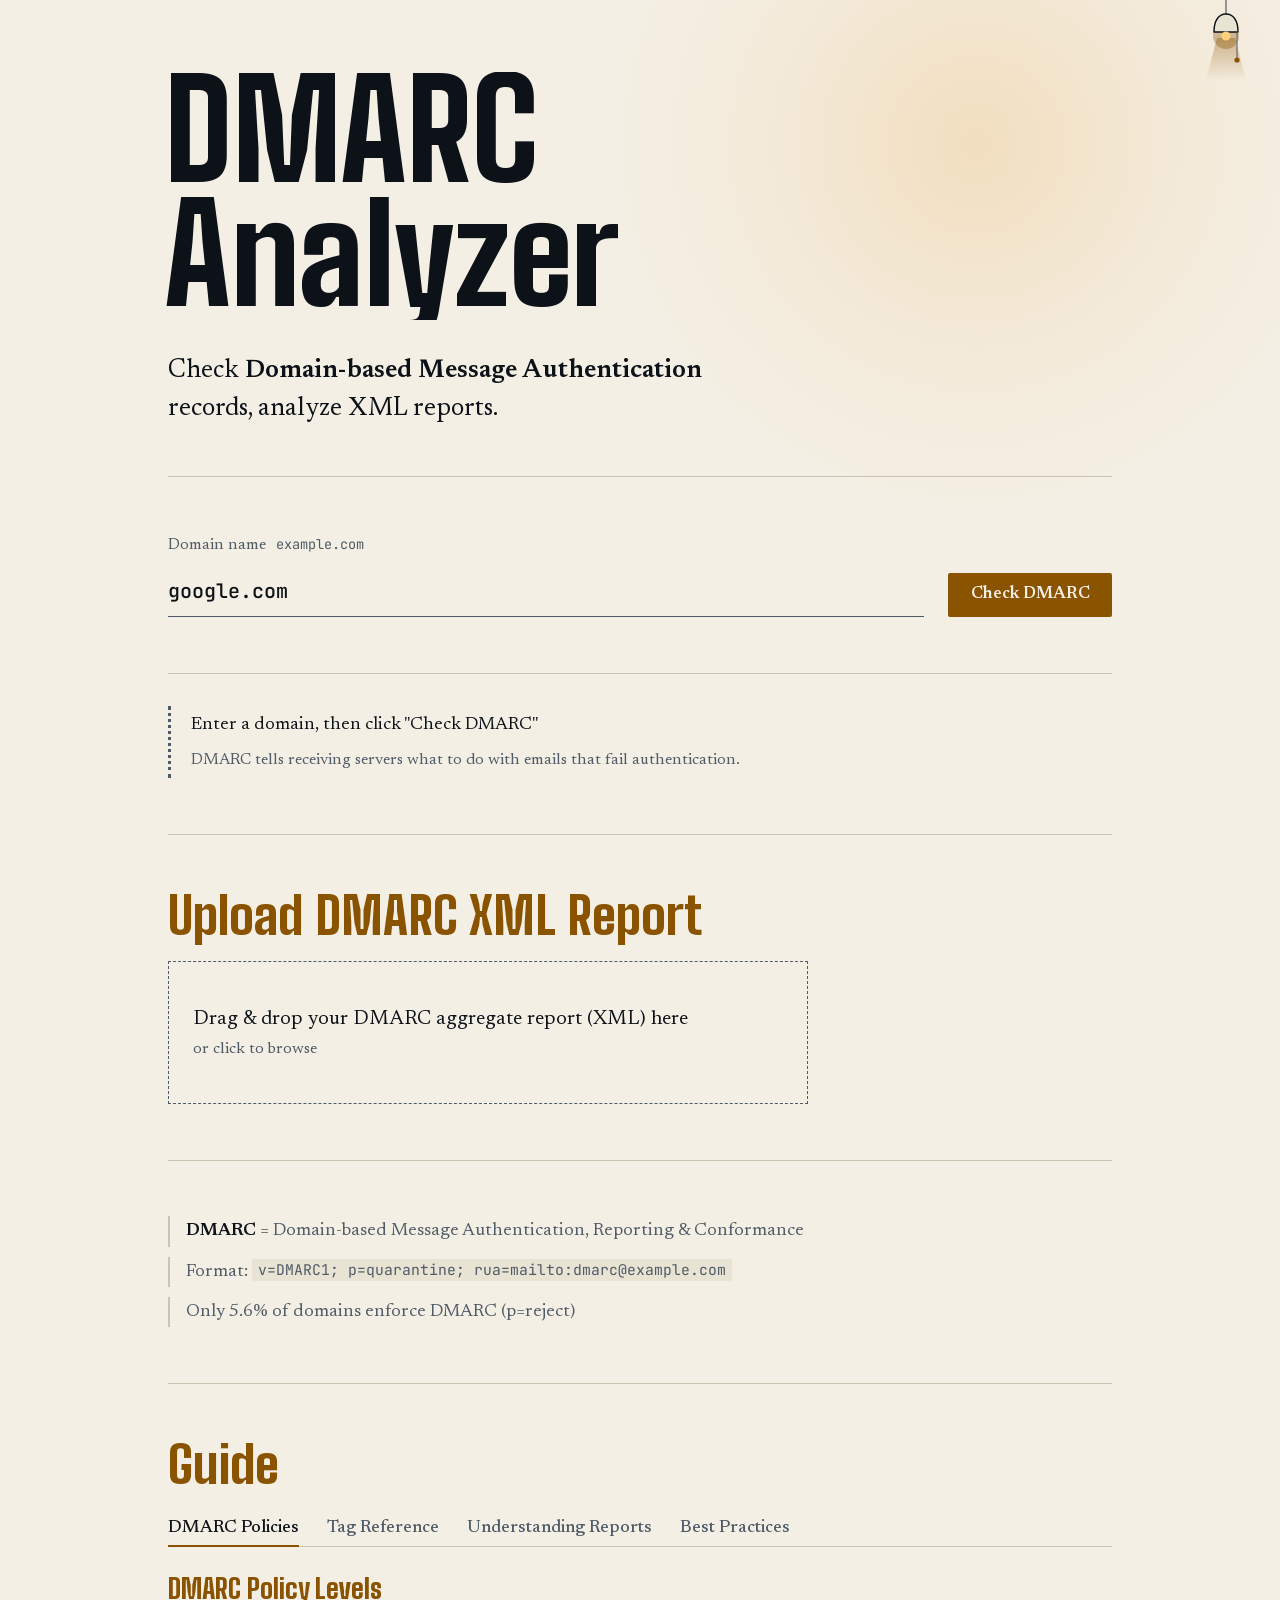
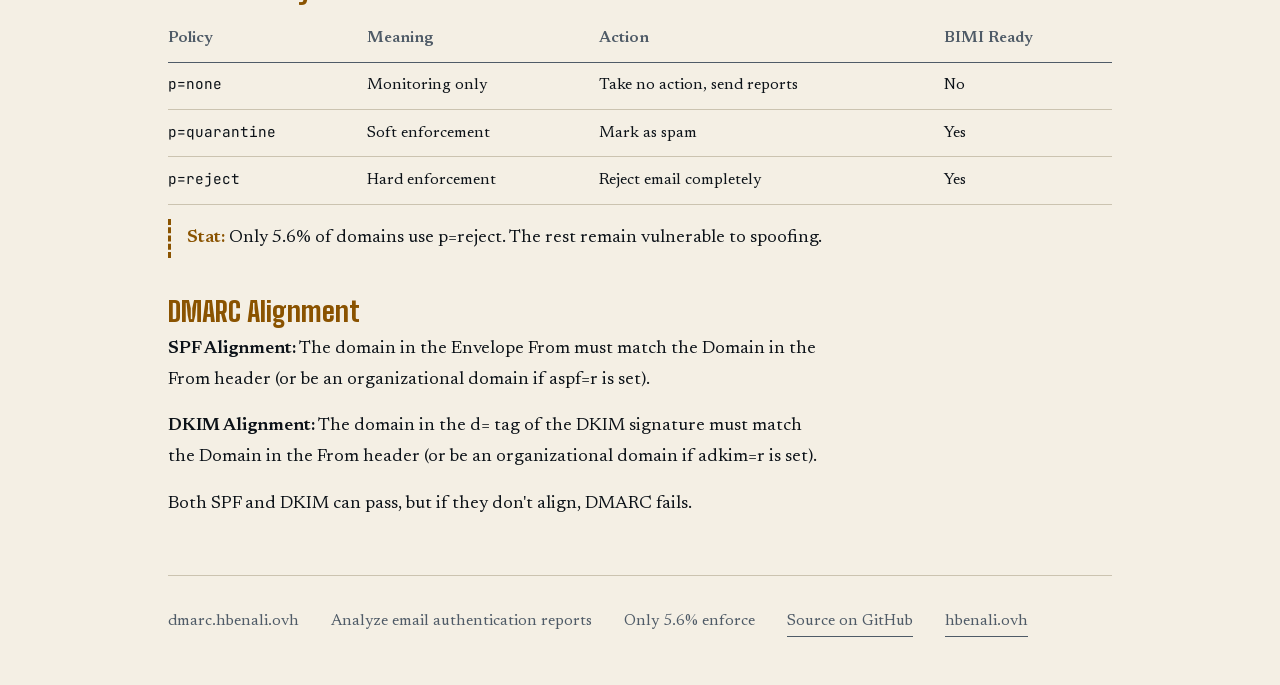
==== commit 482aaba6: "feat: add a pull-cord lamp to switch between light and dark Lamp on is the light theme. The choice i" ====
--- a/index.html
+++ b/index.html
@@ -20,7 +20,8 @@
 
   <link rel="preload" as="font" type="font/woff2" href="/fonts/big-shoulders-latin-wght.woff2" crossorigin>
   <link rel="preload" as="font" type="font/woff2" href="/fonts/newsreader-latin-wght.woff2" crossorigin>
-  <link rel="stylesheet" href="/site.css?v=1">
+  <script src="/theme.js"></script>
+  <link rel="stylesheet" href="/site.css?v=2">
   <script src="/app.js?v=1" defer></script>
 </head>
 <body>
--- a/site.css
+++ b/site.css
@@ -27,10 +27,10 @@
     color-scheme: dark;
 }
 
-/* Light: follows the system setting, no toggle. Dark above is the default and the identity.
+/* Light: follows the system setting until the lamp (theme.js) is used. Dark above is the default and the identity.
    Contrast on --ink (page) / --slate (surface): text 16:1, muted 6.0/5.4, accent 5.5/4.9, ok 5.2/4.7, fail 5.7/5.1. */
 @media (prefers-color-scheme: light) {
-    :root {
+    :root:not([data-theme="dark"]) {
         --ink: #f4efe4;
         --slate: #e9e3d4;
         --line: #cbc3b0;
@@ -45,6 +45,21 @@
         --rule: rgba(203, 195, 176, 0.8);
         color-scheme: light;
     }
+}
+:root[data-theme="light"] {
+    --ink: #f4efe4;
+    --slate: #e9e3d4;
+    --line: #cbc3b0;
+    --bone: #0c1218;
+    --mist: #4f5b67;
+    --sodium: #8a5300;
+    --verdigris: #1b7058;
+    --fail: #b3261e;
+    --glow: rgba(233, 162, 59, 0.22);
+    --glow-soft: rgba(233, 162, 59, 0.07);
+    --wash: rgba(233, 227, 212, 0.7);
+    --rule: rgba(203, 195, 176, 0.8);
+    color-scheme: light;
 }
 
 *, *::before, *::after { box-sizing: border-box; margin: 0; padding: 0; }
@@ -280,3 +295,52 @@
     *, *::before, *::after { animation-duration: 0.01ms !important; animation-delay: 0s !important; transition-duration: 0.01ms !important; }
 }
 
+/* ---- Theme lamp: pull-cord switch (see theme.js). Lamp on = light theme. ---- */
+.theme-lamp {
+    position: absolute; /* scrolls away with the page; fixed on pages with a fixed bar, see below */
+    top: 0;
+    inset-inline-end: clamp(0.75rem, 3vw, 2rem);
+    z-index: 1000;
+    display: block;
+    width: 2.75rem;
+    height: 5.25rem;
+    padding: 0;
+    border: 0;
+    background: none;
+    cursor: pointer;
+    -webkit-tap-highlight-color: transparent;
+}
+/* Pages with a fixed top bar or fixed top-right controls: the lamp stays visible and the bar
+   reserves room for it (lamp offset + lamp width + gap), so it never covers a link. */
+html:has(.bar-inner) .theme-lamp,
+html:has(.controls) .theme-lamp { position: fixed; }
+.bar-inner { padding-inline-end: calc(clamp(0.75rem, 3vw, 2rem) + 2.75rem + 0.75rem); }
+.controls { right: calc(clamp(0.75rem, 3vw, 2rem) + 2.75rem + 0.75rem); }
+.theme-lamp svg { display: block; width: 100%; height: 100%; overflow: visible; pointer-events: none; }
+.lamp-wire { stroke: var(--mist); stroke-width: 1.2; }
+.lamp-shade { fill: var(--slate); stroke: var(--bone); stroke-width: 1.4; stroke-linejoin: round; }
+.lamp-bulb { fill: var(--line); transition: fill 0.4s; }
+.lamp-halo { fill: var(--sodium); opacity: 0; transition: opacity 0.5s; }
+.lamp-cone { fill: url(#lamp-cone); opacity: 0; transition: opacity 0.5s; }
+.lamp-stop-a { stop-color: var(--sodium); stop-opacity: 0.38; }
+.lamp-stop-b { stop-color: var(--sodium); stop-opacity: 0; }
+.lamp-cord { stroke: var(--mist); stroke-width: 1; }
+.lamp-bead { fill: var(--sodium); }
+.theme-lamp[data-on="true"] .lamp-bulb { fill: #ffd27a; }
+.theme-lamp[data-on="true"] .lamp-halo { opacity: 0.35; }
+.theme-lamp[data-on="true"] .lamp-cone { opacity: 1; }
+.lamp-swing { transform-box: view-box; transform-origin: 22px 0; animation: lamp-swing 0.9s ease-out; }
+.lamp-pull { animation: lamp-pull 0.45s cubic-bezier(0.3, 1.6, 0.5, 1); }
+@keyframes lamp-swing { 20% { transform: rotate(-5deg); } 45% { transform: rotate(3.5deg); } 70% { transform: rotate(-1.5deg); } }
+@keyframes lamp-pull { 35% { transform: translateY(10px); } }
+
+/* The theme switch is a plain cross-fade of the whole page. */
+html.theme-vt::view-transition-old(root) { animation: 0.45s ease both lamp-fade-out; }
+html.theme-vt::view-transition-new(root) { animation: 0.45s ease both lamp-fade-in; }
+@keyframes lamp-fade-out { to { opacity: 0; } }
+@keyframes lamp-fade-in { from { opacity: 0; } }
+
+@media (prefers-reduced-motion: reduce) {
+    .lamp-swing, .lamp-pull { animation: none; }
+    .lamp-bulb, .lamp-halo, .lamp-cone { transition: none; }
+}
